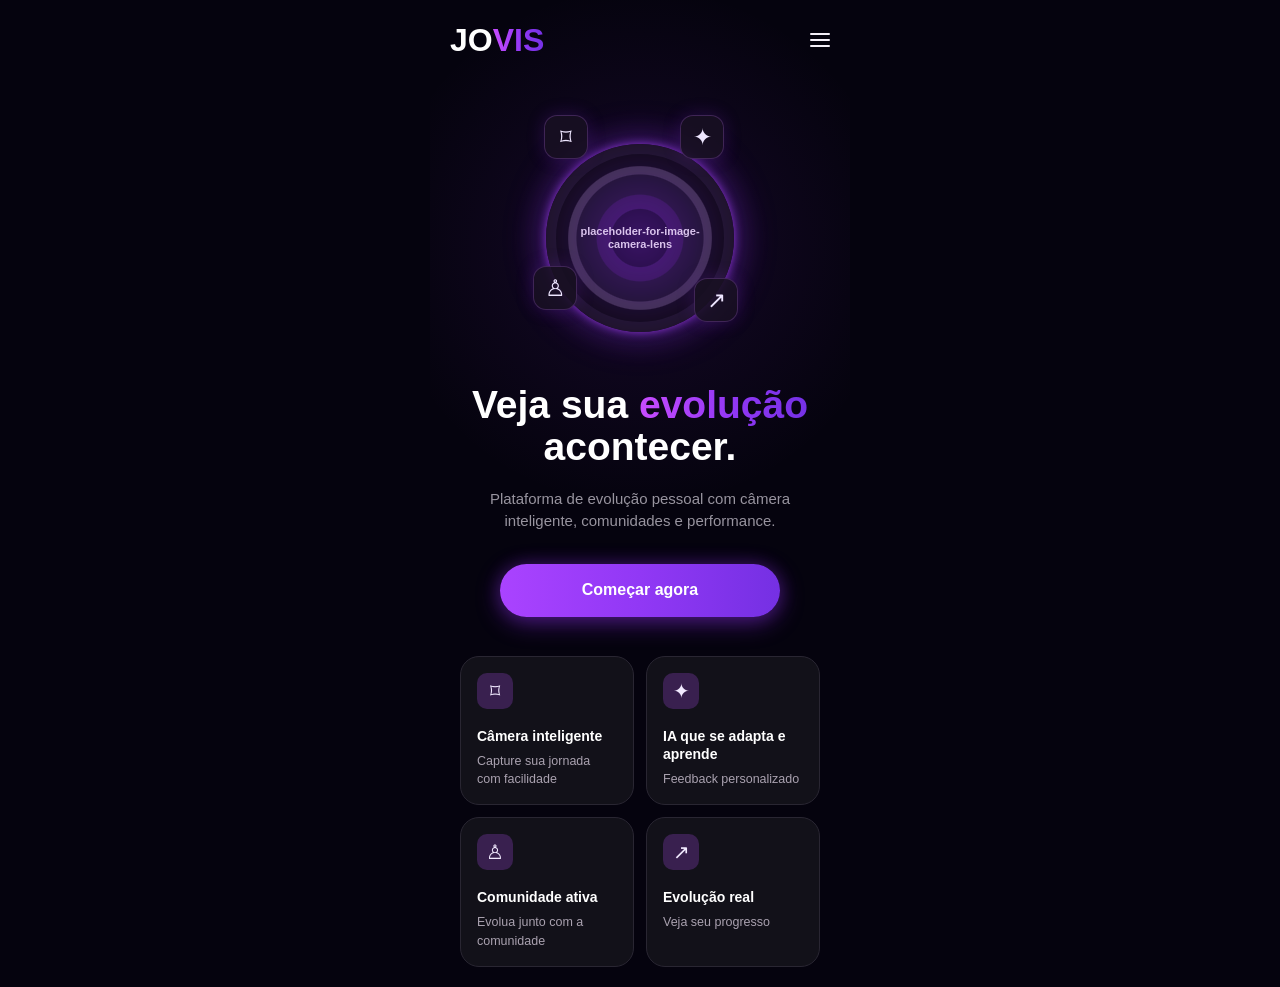
==== index.html @ 4840c4d4 "initial commit" ====
<!doctype html>
<html lang="pt-BR">
<head>
  <meta charset="utf-8">
  <meta name="viewport" content="width=device-width, initial-scale=1">
  <title>JOVIS</title>
  <link rel="stylesheet" href="styles.css">
</head>
<body class="landing-body">
  <div class="landing-page">
    <header class="landing-header">
      <a class="logo logo-large" href="index.html"><span>JO</span><span class="gradient-text">VIS</span></a>
      <a class="hamburger" href="dashboard.html" aria-label="Abrir app"><span></span><span></span><span></span></a>
    </header>

    <main>
      <section class="hero-visual" aria-label="JOVIS AI camera">
        <div class="float-icon float-top-left">⌑</div>
        <div class="float-icon float-top-right">✦</div>
        <div class="lens-placeholder">placeholder-for-image-camera-lens</div>
        <div class="float-icon float-bottom-left">♙</div>
        <div class="float-icon float-bottom-right">↗</div>
      </section>

      <section class="hero-copy">
        <h1>Veja sua <span class="gradient-text">evolução</span><br>acontecer.</h1>
        <p>Plataforma de evolução pessoal com câmera inteligente, comunidades e performance.</p>
        <a class="primary-cta" href="dashboard.html">Começar agora</a>
      </section>

      <section class="feature-grid" aria-label="Recursos">
        <article class="feature-card">
          <div class="icon-box">⌑</div>
          <h2>Câmera inteligente</h2>
          <p>Capture sua jornada com facilidade</p>
        </article>
        <article class="feature-card">
          <div class="icon-box">✦</div>
          <h2>IA que se adapta e aprende</h2>
          <p>Feedback personalizado</p>
        </article>
        <article class="feature-card">
          <div class="icon-box">♙</div>
          <h2>Comunidade ativa</h2>
          <p>Evolua junto com a comunidade</p>
        </article>
        <article class="feature-card">
          <div class="icon-box">↗</div>
          <h2>Evolução real</h2>
          <p>Veja seu progresso</p>
        </article>
      </section>
    </main>
  </div>
</body>
</html>
---- styles.css ----
* {
  box-sizing: border-box;
}

:root {
  --bg: #090510;
  --landing-bg: #05030e;
  --surface: #17131d;
  --surface-2: #1a1324;
  --surface-dark: #120f18;
  --border: #34263f;
  --border-soft: #292330;
  --text: #fff;
  --muted: #aaa2b0;
  --faint: #81798a;
  --purple: #a93cff;
  --purple-light: #c663ff;
  --purple-dark: #7628d5;
  --green: #20d68a;
  --blue: #2d9cf6;
}

html {
  background: var(--bg);
}

body {
  margin: 0;
  min-height: 100vh;
  color: var(--text);
  background: var(--bg);
  font-family: Inter, "SF Pro Display", "SF Pro Text", Arial, sans-serif;
}

a {
  color: inherit;
  text-decoration: none;
}

button,
textarea {
  font: inherit;
}

button {
  color: inherit;
  cursor: pointer;
}

.gradient-text {
  background: linear-gradient(90deg, #c84cff, #9137f4 55%, #7531e5);
  background-clip: text;
  -webkit-background-clip: text;
  color: transparent;
}

.logo {
  display: inline-block;
  font-weight: 900;
  line-height: 1;
  letter-spacing: 0;
}

.logo-large {
  font-size: 32px;
}

.logo-medium {
  font-size: 20px;
}

.logo-small {
  font-size: 12px;
}

.landing-body {
  background: var(--landing-bg);
}

.landing-page {
  width: 100%;
  max-width: 420px;
  min-height: 100vh;
  margin: 0 auto;
  overflow: hidden;
  background:
    radial-gradient(circle at 50% 25%, rgba(141, 48, 230, .12), transparent 34%),
    var(--landing-bg);
}

.landing-header {
  display: flex;
  align-items: center;
  justify-content: space-between;
  padding: 24px 20px 0;
}

.hamburger {
  display: grid;
  gap: 4px;
  width: 20px;
}

.hamburger span {
  height: 2px;
  border-radius: 999px;
  background: #f4f0f8;
}

.hero-visual {
  position: relative;
  height: 286px;
  margin-top: 34px;
}

.lens-placeholder {
  position: absolute;
  left: 50%;
  top: 54px;
  display: grid;
  place-items: center;
  width: 188px;
  height: 188px;
  padding: 20px;
  transform: translateX(-50%);
  border: 10px solid #17121e;
  border-radius: 50%;
  background:
    radial-gradient(circle, #08050d 0 24%, #28133c 25% 36%, #111018 37% 53%, #383140 54% 60%, #08070b 61% 100%);
  box-shadow:
    0 0 10px rgba(174, 69, 255, .75),
    0 0 42px rgba(145, 50, 245, .38);
  color: #d9c3ec;
  font-size: 11px;
  font-weight: 800;
  line-height: 1.15;
  text-align: center;
}

.lens-placeholder::before {
  content: "";
  position: absolute;
  inset: -36px;
  z-index: -1;
  border-radius: 50%;
  background: radial-gradient(circle, rgba(143, 45, 255, .38), rgba(143, 45, 255, .08) 54%, transparent 72%);
  filter: blur(8px);
}

.float-icon {
  position: absolute;
  z-index: 2;
  display: grid;
  place-items: center;
  width: 44px;
  height: 44px;
  border: 1px solid rgba(155, 90, 205, .3);
  border-radius: 13px;
  background: rgba(25, 17, 35, .88);
  box-shadow: 0 0 18px rgba(120, 38, 210, .24);
  color: #eee6ff;
  font-size: 23px;
}

.float-top-left { left: 114px; top: 25px; }
.float-top-right { right: 126px; top: 25px; }
.float-bottom-left { left: 103px; top: 176px; }
.float-bottom-right { right: 112px; top: 188px; }

.hero-copy {
  text-align: center;
}

.hero-copy h1 {
  margin: 8px auto 0;
  max-width: 360px;
  font-size: 39px;
  font-weight: 900;
  line-height: 1.08;
  letter-spacing: 0;
}

.hero-copy p {
  max-width: 320px;
  margin: 20px auto 0;
  color: #98949f;
  font-size: 15px;
  line-height: 1.45;
}

.primary-cta {
  display: grid;
  place-items: center;
  width: min(280px, calc(100% - 70px));
  height: 53px;
  margin: 32px auto 0;
  border-radius: 27px;
  background: linear-gradient(90deg, #aa43ff, #9138f5 50%, #7530e3);
  box-shadow: 0 6px 24px rgba(145, 48, 240, .42), 0 0 18px rgba(145, 48, 240, .22);
  font-weight: 800;
}

.feature-grid {
  display: grid;
  grid-template-columns: repeat(2, minmax(0, 1fr));
  gap: 12px;
  margin: 39px 30px 20px;
}

.feature-card {
  min-height: 140px;
  padding: 16px;
  border: 1px solid #292632;
  border-radius: 19px;
  background: #121119;
}

.icon-box,
.tile {
  display: grid;
  place-items: center;
  width: 36px;
  height: 36px;
  border-radius: 10px;
  background: #39204f;
  color: #f2eaff;
  font-size: 20px;
}

.feature-card h2 {
  margin: 18px 0 7px;
  font-size: 14px;
  line-height: 1.3;
}

.feature-card p,
.dashboard p,
.result-content p,
.communities-page p {
  color: var(--muted);
  line-height: 1.45;
}

.feature-card p {
  margin: 0;
  font-size: 12.5px;
}

.app-shell {
  width: 100%;
  max-width: 430px;
  min-height: 100vh;
  margin: 0 auto;
  background: var(--bg);
  color: var(--text);
}

.top-header {
  display: flex;
  justify-content: space-between;
  align-items: flex-start;
  padding: 26px 14px 0;
}

.top-header h1 {
  margin: 20px 0 0;
  font-size: 22px;
  font-weight: 600;
}

.top-header p {
  margin: 8px 0 0;
  font-size: 13px;
}

.header-actions {
  display: flex;
  gap: 8px;
}

.round-button,
.avatar {
  display: grid;
  place-items: center;
  width: 32px;
  height: 32px;
  border: 1px solid var(--border);
  border-radius: 50%;
  background: #1b1228;
}

.avatar {
  border: 0;
  background: linear-gradient(135deg, #ad36ff, #7d2eea);
  font-size: 11px;
  font-weight: 800;
}

.dashboard,
.result-content,
.post-content,
.communities-content {
  padding: 28px 14px 76px;
}

.scan-card,
.stat-card,
.challenge-card,
.community-mini,
.feed-card,
.info-card,
.nutrition-score-card,
.product-summary-card,
.share-card,
.ranking-row,
.discovery-card {
  border: 1px solid var(--border);
  background: var(--surface);
}

.scan-card {
  display: flex;
  justify-content: space-between;
  min-height: 156px;
  padding: 22px;
  border-radius: 16px;
  background: #140f1c;
}

.scan-card h2 {
  margin: 0;
  font-size: 24px;
  line-height: 1.2;
}

.scan-card p {
  max-width: 230px;
  margin: 18px 0 0;
  font-size: 13px;
}

.camera-action {
  display: grid;
  place-items: center;
  flex: 0 0 56px;
  width: 56px;
  height: 56px;
  border-radius: 50%;
  background: linear-gradient(135deg, #b13dff, #7c2ee5);
  font-size: 28px;
}

.stats-grid,
.community-mini-grid,
.suggestion-grid,
.challenge-grid {
  display: grid;
  gap: 10px;
}

.stats-grid {
  grid-template-columns: 1fr 1fr;
  margin-top: 20px;
}

.stat-card {
  min-height: 132px;
  padding: 16px;
  border-radius: 12px;
}

.center {
  display: grid;
  justify-items: center;
  align-content: center;
}

.progress-ring {
  display: grid;
  place-items: center;
  width: 72px;
  height: 72px;
  border-radius: 50%;
  background: conic-gradient(#b144f5 0deg 356deg, #3a2648 356deg 360deg);
}

.progress-ring::before {
  content: "";
  position: absolute;
}

.progress-ring span {
  display: grid;
  place-items: center;
  width: 56px;
  height: 56px;
  border-radius: 50%;
  background: var(--surface);
  font-size: 18px;
  font-weight: 900;
}

.stat-card p {
  margin: 11px 0 0;
  font-size: 12px;
}

.score-number {
  font-size: 24px;
  font-weight: 900;
}

.score-denominator {
  color: var(--muted);
  font-size: 11px;
}

.mini-bars {
  display: flex;
  align-items: end;
  gap: 4px;
  height: 26px;
  margin: 10px 0 2px;
}

.mini-bars span {
  width: 5px;
  border-radius: 999px;
  background: linear-gradient(#c84cff, #7628d5);
}

.mini-bars span:nth-child(1) { height: 11px; }
.mini-bars span:nth-child(2) { height: 18px; }
.mini-bars span:nth-child(3) { height: 23px; }
.mini-bars span:nth-child(4) { height: 16px; }
.mini-bars span:nth-child(5) { height: 26px; }
.mini-bars span:nth-child(6) { height: 19px; }
.mini-bars span:nth-child(7) { height: 13px; }

.challenge-card {
  margin-top: 16px;
  padding: 18px;
  border-radius: 12px;
}

.eyebrow {
  margin: 0 0 8px;
  color: var(--purple-light) !important;
  font-size: 12px;
}

.challenge-card h2 {
  margin: 0 0 8px;
  font-size: 17px;
}

.challenge-card p {
  margin: 0 0 14px;
  font-size: 12px;
}

.progress-track,
.score-track {
  height: 7px;
  overflow: hidden;
  border-radius: 999px;
  background: #393142;
}

.progress-track span,
.score-track span {
  display: block;
  height: 100%;
  border-radius: inherit;
  background: linear-gradient(90deg, #20d991, #4dcbce 35%, #8b39f3 70%, #b62cff);
}

.section-title {
  margin: 22px 0 12px;
  font-size: 16px;
  font-weight: 800;
}

.community-mini-grid,
.suggestion-grid,
.challenge-grid {
  grid-template-columns: repeat(3, minmax(0, 1fr));
}

.community-mini {
  min-height: 96px;
  padding: 12px;
  border-radius: 10px;
}

.community-mini strong,
.community-mini small {
  display: block;
}

.community-mini strong {
  margin-top: 12px;
  font-size: 12px;
}

.community-mini small,
.feed-card small,
.ranking-row small,
.discovery-card small {
  color: var(--muted);
  font-size: 11px;
}

.tile {
  width: 32px;
  height: 32px;
  font-size: 17px;
  border-radius: 50%;
}

.tile.green { background: #063e2c; color: #20d68a; }
.tile.blue { background: #15375c; color: #2d9cf6; }

.feed-card {
  border-radius: 10px;
}

.compact-feed {
  display: grid;
  grid-template-columns: 34px 1fr;
  gap: 10px;
  padding: 13px;
  margin-top: 8px;
}

.feed-avatar {
  display: grid;
  place-items: center;
  width: 30px;
  height: 30px;
  border-radius: 50%;
  font-size: 10px;
  font-weight: 800;
}

.red { background: #ff5969; }
.cyan { background: #2498ed; }
.violet-blue { background: #6672f5; }
.magenta { background: linear-gradient(135deg, #d94dea, #bf32cd); }

.feed-head {
  display: flex;
  justify-content: space-between;
}

.feed-card p {
  margin: 7px 0;
  color: #f0edf2;
  font-size: 12px;
}

.reaction,
.award,
.violet {
  color: var(--purple-light);
}

.bottom-navigation {
  position: fixed;
  left: 50%;
  bottom: 0;
  z-index: 20;
  display: grid;
  grid-template-columns: repeat(4, 1fr);
  width: min(100%, 430px);
  height: 58px;
  transform: translateX(-50%);
  border-top: 1px solid #211b28;
  background: #08050d;
}

.bottom-navigation a {
  display: grid;
  place-items: center;
  align-content: center;
  gap: 3px;
  color: #788396;
  font-size: 11px;
}

.bottom-navigation span {
  font-size: 18px;
}

.bottom-navigation .active {
  color: #c15bff;
}

.camera-page {
  overflow: hidden;
}

.camera-header {
  padding-top: 38px;
  text-align: center;
}

.camera-header h1 {
  margin: 9px 0 0;
  font-size: 16px;
}

.camera-preview {
  position: relative;
  width: calc(100% - 54px);
  max-width: 340px;
  aspect-ratio: 217 / 319;
  margin: 17px auto 0;
  overflow: hidden;
  border-radius: 21px;
  background: linear-gradient(180deg, #101622, #080d15 45%, #02060c);
}

.scan-pill {
  position: absolute;
  left: 50%;
  top: 16px;
  z-index: 2;
  transform: translateX(-50%);
  padding: 7px 13px;
  border: 1px solid #29252f;
  border-radius: 999px;
  background: #08090c;
  font-size: 11px;
}

.grid-line {
  position: absolute;
  background: rgba(110, 125, 145, .12);
}

.grid-line.v {
  top: 0;
  bottom: 0;
  width: 1px;
}

.grid-line.v.one { left: 33.33%; }
.grid-line.v.two { left: 66.66%; }

.grid-line.h {
  left: 0;
  right: 0;
  height: 1px;
}

.grid-line.h.one { top: 33.33%; }
.grid-line.h.two { top: 66.66%; }

.scan-target {
  position: absolute;
  left: 50%;
  top: 32%;
  display: grid;
  place-items: center;
  width: 70%;
  aspect-ratio: 152 / 114;
  transform: translateX(-50%);
  border: 1.5px solid #b848ff;
  border-radius: 13px;
  background: rgba(84, 18, 129, .28);
  box-shadow: 0 0 6px rgba(185, 65, 255, .95), 0 0 14px rgba(172, 48, 255, .55), inset 0 0 12px rgba(116, 27, 171, .16);
}

.corner {
  position: absolute;
  width: 24px;
  height: 24px;
  border-color: #cb69ff;
}

.tl { left: -2px; top: -2px; border-left: 3px solid #cb69ff; border-top: 3px solid #cb69ff; border-radius: 10px 0 0; }
.tr { right: -2px; top: -2px; border-right: 3px solid #cb69ff; border-top: 3px solid #cb69ff; border-radius: 0 10px 0 0; }
.bl { left: -2px; bottom: -2px; border-left: 3px solid #cb69ff; border-bottom: 3px solid #cb69ff; border-radius: 0 0 0 10px; }
.br { right: -2px; bottom: -2px; border-right: 3px solid #cb69ff; border-bottom: 3px solid #cb69ff; border-radius: 0 0 10px; }

.focus-icon {
  position: relative;
  width: 30px;
  height: 30px;
  margin-top: 5px;
}

.focus-icon span {
  position: absolute;
  width: 11px;
  height: 11px;
  border-color: #d683ff;
}

.focus-icon span:nth-child(1) { left: 0; top: 0; border-left: 2px solid #d683ff; border-top: 2px solid #d683ff; }
.focus-icon span:nth-child(2) { right: 0; top: 0; border-right: 2px solid #d683ff; border-top: 2px solid #d683ff; }
.focus-icon span:nth-child(3) { left: 0; bottom: 0; border-left: 2px solid #d683ff; border-bottom: 2px solid #d683ff; }
.focus-icon span:nth-child(4) { right: 0; bottom: 0; border-right: 2px solid #d683ff; border-bottom: 2px solid #d683ff; }

.scan-target p {
  position: absolute;
  top: 48%;
  margin: 0;
  color: white;
  font-size: 12px;
  font-weight: 700;
  line-height: 1.35;
  text-align: center;
}

.capture-controls {
  display: grid;
  grid-template-columns: 1fr auto 1fr;
  align-items: center;
  width: 76%;
  margin: 64px auto 0;
}

.capture-side {
  display: grid;
  place-items: center;
  justify-self: center;
  width: 40px;
  height: 40px;
  border: 1px solid #4e4a54;
  border-radius: 50%;
  background: #1b1a21;
}

.shutter {
  display: block;
  width: 58px;
  height: 58px;
  padding: 6px;
  border-radius: 50%;
  background: #fff;
}

.shutter::before {
  content: "";
  display: block;
  width: 100%;
  height: 100%;
  border: 2px solid #e4e4e4;
  border-radius: 50%;
  background: #fafafa;
}

.result-header {
  padding-top: 14px;
  text-align: center;
}

.result-header h1 {
  margin: 0;
  font-size: 24px;
}

.result-header p {
  margin: 8px 0 0;
  color: var(--faint);
  font-size: 11px;
}

.result-content {
  padding-top: 18px;
}

.product-summary-card,
.info-card,
.nutrition-score-card,
.recommendation-card,
.share-card {
  padding: 14px;
  border-radius: 16px;
}

.product-top {
  display: grid;
  grid-template-columns: 96px 1fr 28px;
  gap: 12px;
  align-items: start;
}

.product-thumb {
  display: grid;
  place-items: center;
  height: 90px;
  padding: 10px;
  border: 1px solid #2c3350;
  border-radius: 12px;
  background: #0d111c;
  color: #bfbed5;
  font-size: 10px;
  font-weight: 800;
  line-height: 1.1;
  text-align: center;
}

.product-info h2 {
  margin: 2px 0 8px;
  font-size: 16px;
}

.product-info p {
  margin: 0 0 14px;
  font-size: 12px;
}

.share-button {
  width: 28px;
  height: 28px;
  border: 1px solid #403649;
  border-radius: 50%;
  background: #201a27;
}

.badge-row,
.tag-row {
  display: flex;
  gap: 6px;
  flex-wrap: wrap;
}

.score-badge,
.benefit-badge,
.tag-row span {
  display: inline-grid;
  place-items: center;
  min-height: 24px;
  padding: 0 10px;
  border-radius: 999px;
  font-size: 11px;
  font-weight: 800;
}

.score-badge {
  background: linear-gradient(90deg, #bd21ff, #8c22ef);
}

.benefit-badge {
  border: 1px solid #0e8a4a;
  background: #074d2b;
  color: #10df71;
}

.divider {
  height: 1px;
  margin: 14px 0;
  background: #2a2330;
}

.metrics {
  display: grid;
  grid-template-columns: 1fr 1fr;
  gap: 8px 18px;
}

.metrics div {
  display: flex;
  justify-content: space-between;
  gap: 8px;
  color: var(--muted);
  font-size: 11px;
}

.metrics strong {
  color: white;
}

.tag-row {
  margin: 16px 0;
}

.tag-row span {
  border: 1px solid #3a3042;
  background: #15111d;
  font-weight: 500;
}

.info-card h2,
.recommendation-card h2,
.share-card h2 {
  margin: 0 0 12px;
  font-size: 15px;
}

.insights {
  display: grid;
  gap: 12px;
  margin: 0;
  padding: 0;
  list-style: none;
  font-size: 12px;
}

.insights li::before {
  content: "▸";
  margin-right: 8px;
  color: #ffd335;
}

.nutrition-score-card {
  margin-top: 16px;
}

.nutrition-score-card > div:first-child {
  display: flex;
  justify-content: space-between;
  margin-bottom: 14px;
}

.score-track span {
  width: 92%;
  background: linear-gradient(90deg, #05d96c, #16cc8b 35%, #32b7b2 58%, #7c56df 80%, #ad47ff);
}

.recommendation-card,
.privacy-note {
  margin-top: 16px;
  border: 1px solid #64257e;
  border-radius: 15px;
  background: #1a0d20;
}

.recommendation-card {
  padding: 14px;
}

.recommendation-card p {
  margin: 0;
  color: #f1edf3;
  font-size: 12px;
}

.secondary-button,
.scan-again-button {
  display: grid;
  place-items: center;
  width: 100%;
  height: 44px;
  margin-top: 14px;
  border-radius: 10px;
  font-size: 13px;
  font-weight: 800;
}

.secondary-button {
  border: 1px solid var(--border);
  background: var(--surface);
}

.scan-again-button {
  border: 0;
  background: linear-gradient(90deg, #bf17ff, #9f14f2 50%, #8511e4);
  box-shadow: 0 5px 16px rgba(170, 31, 255, .45), 0 0 12px rgba(170, 31, 255, .25);
}

.post-header {
  display: grid;
  grid-template-columns: 34px 1fr auto;
  align-items: center;
  gap: 8px;
  padding: 20px 18px 0;
}

.post-header h1 {
  margin: 0;
  text-align: center;
  font-size: 18px;
}

.post-header button {
  height: 28px;
  padding: 0 15px;
  border: 0;
  border-radius: 999px;
  background: linear-gradient(90deg, #bd5cff, #9b47f2);
  font-size: 12px;
  font-weight: 800;
}

.close-button {
  display: grid;
  place-items: center;
  width: 28px;
  height: 28px;
  border: 1px solid #3a333f;
  border-radius: 50%;
  background: #15121a;
  font-size: 20px;
}

.post-content {
  padding: 10px 18px 76px;
}

.photo-upload-area {
  display: flex;
  flex-direction: column;
  align-items: center;
  justify-content: center;
  min-height: 290px;
  border: 1px dashed #5c5165;
  border-radius: 15px;
  background: #121019;
}

.upload-icon,
.suggestion-grid span {
  display: grid;
  place-items: center;
  width: 46px;
  height: 46px;
  border: 1px solid #65407a;
  border-radius: 10px;
  background: #412353;
  color: #d8a3ff;
  font-size: 24px;
}

.photo-upload-area h2 {
  margin: 16px 0 6px;
  font-size: 15px;
}

.photo-upload-area p,
.counter {
  margin: 0;
  color: var(--muted);
  font-size: 11px;
}

.suggestion-grid button {
  display: grid;
  justify-items: center;
  gap: 9px;
  min-height: 76px;
  padding: 10px 6px;
  border: 1px solid #33293b;
  border-radius: 10px;
  background: #15111b;
  font-size: 11px;
  font-weight: 700;
}

.suggestion-grid span {
  width: 30px;
  height: 30px;
  font-size: 16px;
}

textarea {
  display: block;
  width: 100%;
  height: 96px;
  padding: 14px;
  resize: none;
  border: 1px solid #342b3c;
  border-radius: 16px;
  outline: 0;
  background: #15111b;
  color: white;
}

textarea::placeholder {
  color: #7e7786;
}

.counter {
  margin-top: 10px;
}

.share-card {
  margin-top: 18px;
}

.share-option {
  display: flex;
  align-items: center;
  gap: 9px;
  height: 34px;
  margin-top: 7px;
  padding: 0 10px;
  border: 1px solid #3a343f;
  border-radius: 8px;
  background: #201c25;
  font-size: 13px;
  font-weight: 700;
}

.share-option.selected {
  border-color: #75439b;
  background: #2d1941;
}

.share-option span {
  display: grid;
  place-items: center;
  width: 16px;
  height: 16px;
  border: 1.5px solid #788496;
  border-radius: 50%;
  color: white;
  font-size: 10px;
}

.share-option.selected span {
  border-color: transparent;
  background: #9e55ec;
}

.privacy-note {
  padding: 13px;
  color: #f1eaf4;
  font-size: 11px;
  line-height: 1.45;
}

.communities-page {
  background: #08050e;
}

.communities-header {
  display: flex;
  justify-content: space-between;
  padding: 8px 14px 12px;
  border-bottom: 1px solid #211a27;
}

.communities-header h1 {
  margin: 0;
  font-size: 26px;
}

.communities-header p {
  margin: 6px 0 0;
  color: var(--faint);
  font-size: 11px;
}

.communities-header button {
  display: grid;
  place-items: center;
  width: 30px;
  height: 30px;
  border: 1px solid #3a303f;
  border-radius: 50%;
  background: #17131d;
}

.communities-content {
  padding-top: 18px;
  padding-bottom: 24px;
}

.communities-content .section-title {
  margin-top: 18px;
}

.challenge-grid {
  grid-template-columns: repeat(2, minmax(0, 1fr));
  gap: 8px;
}

.featured-challenge {
  overflow: hidden;
  border: 1px solid #35263f;
  border-radius: 13px;
  background: #17131d;
}

.featured-challenge > div {
  height: 72px;
  padding: 10px;
  background: linear-gradient(135deg, #9f20f4, #e322c5);
}

.featured-challenge:nth-child(2) > div {
  background: linear-gradient(135deg, #8d1dec, #dc1dba);
}

.featured-challenge span {
  float: right;
  padding: 5px 8px;
  border-radius: 999px;
  background: rgba(54, 12, 77, .85);
  font-size: 10px;
  font-weight: 900;
}

.featured-challenge section {
  padding: 10px;
}

.featured-challenge h3 {
  margin: 0 0 7px;
  font-size: 13px;
}

.featured-challenge p {
  margin: 0;
  font-size: 10px;
}

.ranking-row {
  display: grid;
  grid-template-columns: 28px 34px 1fr auto;
  gap: 10px;
  align-items: center;
  min-height: 52px;
  margin-top: 7px;
  padding: 9px;
  border-radius: 11px;
}

.rank {
  display: grid;
  place-items: center;
  width: 26px;
  height: 26px;
  border-radius: 50%;
  font-size: 10px;
  font-weight: 900;
}

.rank.first { background: #ff8b00; }
.rank.second { background: #7c8493; }
.rank.third { background: #e45a00; }

.ranking-row .avatar {
  width: 30px;
  height: 30px;
  font-size: 10px;
}

.ranking-row strong,
.ranking-row small {
  display: block;
}

.social {
  display: grid;
  grid-template-columns: 34px 1fr;
  gap: 10px;
  margin-top: 8px;
  padding: 12px;
}

.social strong,
.social small {
  display: block;
}

.social p {
  margin: 8px 0;
  color: white;
  font-size: 12px;
}

.discovery-card {
  display: grid;
  grid-template-columns: auto 1fr auto;
  gap: 10px;
  align-items: center;
  margin-top: 8px;
  padding: 10px;
  border-radius: 11px;
}

.discovery-icon {
  display: grid;
  place-items: center;
  width: 42px;
  height: 42px;
  border: 1px solid #6a287c;
  border-radius: 9px;
  background: #3b1747;
}

.discovery-card strong,
.discovery-card small {
  display: block;
}

.discovery-card p {
  margin: 4px 0;
  font-size: 11px;
}

.discovery-card button {
  height: 26px;
  padding: 0 14px;
  border: 0;
  border-radius: 999px;
  background: linear-gradient(90deg, #a842f6, #8a37e8);
  font-size: 11px;
  font-weight: 900;
}

@media (max-width: 340px) {
  .hero-copy h1 {
    font-size: 34px;
  }

  .product-top {
    grid-template-columns: 80px 1fr 28px;
  }

  .bottom-navigation {
    height: 52px;
  }

  .bottom-navigation a {
    font-size: 10px;
  }
}
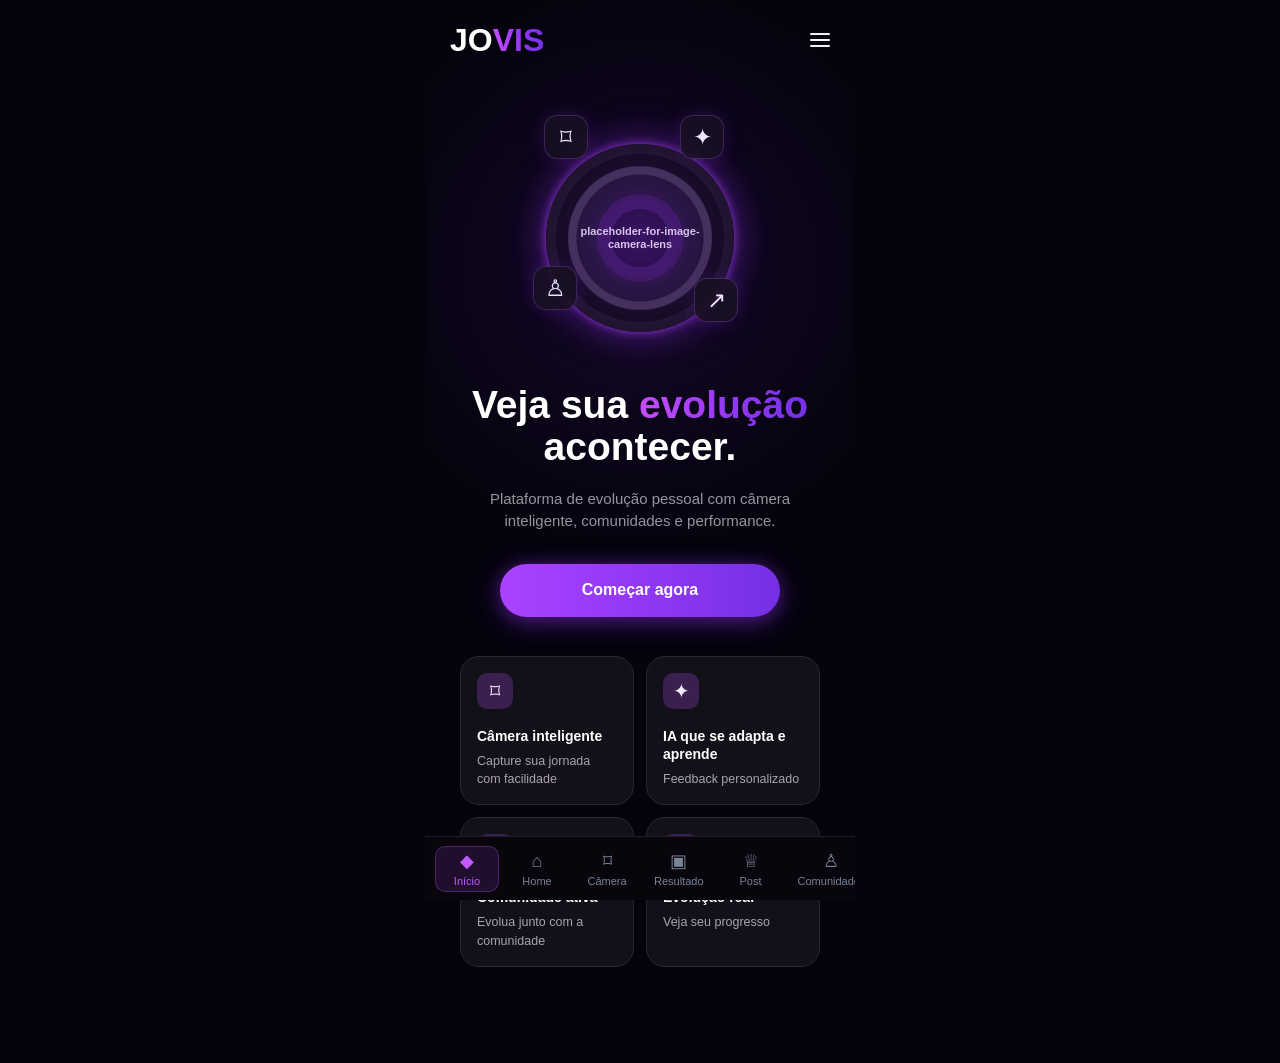
==== commit 8f5e8335: "feat/added gallery" ====
--- a/index.html
+++ b/index.html
@@ -51,6 +51,16 @@
         </article>
       </section>
     </main>
+
+    <nav class="bottom-navigation">
+      <a class="active" href="index.html"><span>◆</span>Início</a>
+      <a href="dashboard.html"><span>⌂</span>Home</a>
+      <a href="camera-scan.html"><span>⌑</span>Câmera</a>
+      <a href="nutritional-result.html"><span>▣</span>Resultado</a>
+      <a href="create-post.html"><span>♕</span>Post</a>
+      <a href="communities.html"><span>♙</span>Comunidades</a>
+      <a href="gallery.html"><span>▧</span>Gallery</a>
+    </nav>
   </div>
 </body>
 </html>
--- a/styles.css
+++ b/styles.css
@@ -82,6 +82,7 @@
   max-width: 420px;
   min-height: 100vh;
   margin: 0 auto;
+  padding-bottom: 76px;
   overflow: hidden;
   background:
     radial-gradient(circle at 50% 25%, rgba(141, 48, 230, .12), transparent 34%),
@@ -570,20 +571,34 @@
   left: 50%;
   bottom: 0;
   z-index: 20;
-  display: grid;
-  grid-template-columns: repeat(4, 1fr);
+  display: flex;
+  align-items: center;
+  gap: 6px;
   width: min(100%, 430px);
-  height: 58px;
+  height: 64px;
+  padding: 8px 10px;
   transform: translateX(-50%);
   border-top: 1px solid #211b28;
   background: #08050d;
+  overflow-x: auto;
+  scrollbar-width: none;
+}
+
+.bottom-navigation::-webkit-scrollbar {
+  display: none;
 }
 
 .bottom-navigation a {
+  flex: 0 0 auto;
   display: grid;
   place-items: center;
   align-content: center;
+  min-width: 64px;
+  height: 46px;
   gap: 3px;
+  padding: 4px 8px;
+  border: 1px solid transparent;
+  border-radius: 10px;
   color: #788396;
   font-size: 11px;
 }
@@ -593,6 +608,8 @@
 }
 
 .bottom-navigation .active {
+  border-color: rgba(193, 91, 255, .28);
+  background: rgba(82, 32, 116, .34);
   color: #c15bff;
 }
 
@@ -1157,7 +1174,7 @@
 
 .communities-content {
   padding-top: 18px;
-  padding-bottom: 24px;
+  padding-bottom: 86px;
 }
 
 .communities-content .section-title {
@@ -1304,6 +1321,48 @@
   font-weight: 900;
 }
 
+.gallery-page {
+  background:
+    radial-gradient(circle at 84% 0%, rgba(169, 60, 255, .16), transparent 28%),
+    #08050e;
+}
+
+.gallery-header {
+  padding: 24px 18px 0;
+}
+
+.gallery-header h1 {
+  margin: 18px 0 0;
+  font-size: 30px;
+  line-height: 1;
+}
+
+.gallery-header p {
+  margin: 8px 0 0;
+  color: var(--muted);
+  font-size: 13px;
+}
+
+.gallery-content {
+  padding: 24px 14px 86px;
+}
+
+.gallery-grid {
+  display: grid;
+  grid-template-columns: repeat(3, minmax(0, 1fr));
+  gap: 8px;
+}
+
+.gallery-grid img {
+  display: block;
+  width: 100%;
+  aspect-ratio: 1 / 1;
+  object-fit: cover;
+  border: 1px solid #34293d;
+  border-radius: 8px;
+  background: #15111b;
+}
+
 @media (max-width: 340px) {
   .hero-copy h1 {
     font-size: 34px;
@@ -1313,11 +1372,8 @@
     grid-template-columns: 80px 1fr 28px;
   }
 
-  .bottom-navigation {
-    height: 52px;
-  }
-
   .bottom-navigation a {
     font-size: 10px;
+    min-width: 58px;
   }
 }
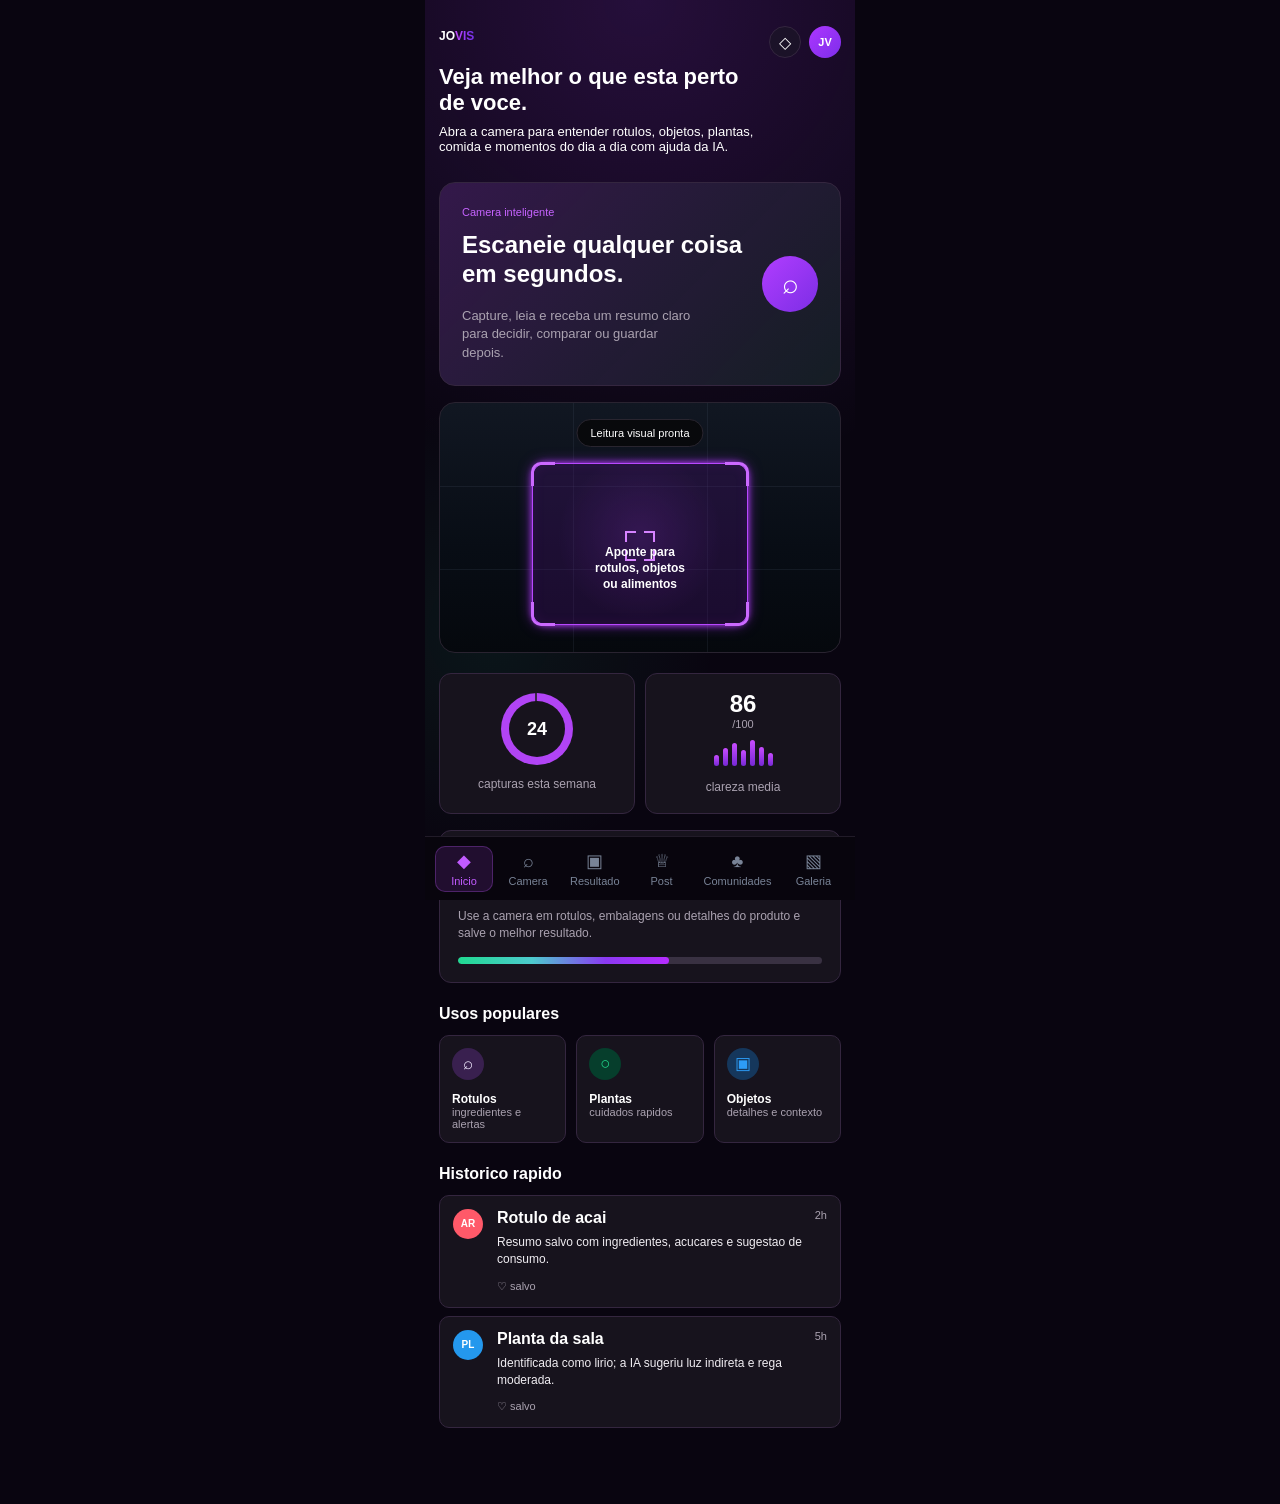
==== commit 67ae01b5: "feat/added share option at hover on gallery" ====
--- a/index.html
+++ b/index.html
@@ -6,60 +6,90 @@
   <title>JOVIS</title>
   <link rel="stylesheet" href="styles.css">
 </head>
-<body class="landing-body">
-  <div class="landing-page">
-    <header class="landing-header">
-      <a class="logo logo-large" href="index.html"><span>JO</span><span class="gradient-text">VIS</span></a>
-      <a class="hamburger" href="dashboard.html" aria-label="Abrir app"><span></span><span></span><span></span></a>
+<body>
+  <div class="app-shell home-page">
+    <header class="top-header">
+      <div>
+        <a class="logo logo-small" href="index.html"><span>JO</span><span class="gradient-text">VIS</span></a>
+        <h1>Veja melhor o que esta perto de voce.</h1>
+        <p>Abra a camera para entender rotulos, objetos, plantas, comida e momentos do dia a dia com ajuda da IA.</p>
+      </div>
+      <div class="header-actions">
+        <button class="round-button" aria-label="Notificacoes">&#9671;</button>
+        <a class="avatar" href="#">JV</a>
+      </div>
     </header>
 
-    <main>
-      <section class="hero-visual" aria-label="JOVIS AI camera">
-        <div class="float-icon float-top-left">⌑</div>
-        <div class="float-icon float-top-right">✦</div>
-        <div class="lens-placeholder">placeholder-for-image-camera-lens</div>
-        <div class="float-icon float-bottom-left">♙</div>
-        <div class="float-icon float-bottom-right">↗</div>
+    <main class="dashboard">
+      <section class="scan-card home-hero-card">
+        <div>
+          <p class="eyebrow">Camera inteligente</p>
+          <h2>Escaneie qualquer coisa<br>em segundos.</h2>
+          <p>Capture, leia e receba um resumo claro para decidir, comparar ou guardar depois.</p>
+        </div>
+        <a class="camera-action" href="camera-scan.html" aria-label="Abrir camera">&#8981;</a>
       </section>
 
-      <section class="hero-copy">
-        <h1>Veja sua <span class="gradient-text">evolução</span><br>acontecer.</h1>
-        <p>Plataforma de evolução pessoal com câmera inteligente, comunidades e performance.</p>
-        <a class="primary-cta" href="dashboard.html">Começar agora</a>
+      <section class="home-camera-preview" aria-label="Previa da camera JOVIS">
+        <div class="scan-pill">Leitura visual pronta</div>
+        <span class="grid-line v one"></span><span class="grid-line v two"></span>
+        <span class="grid-line h one"></span><span class="grid-line h two"></span>
+        <div class="scan-target">
+          <span class="corner tl"></span><span class="corner tr"></span><span class="corner bl"></span><span class="corner br"></span>
+          <div class="focus-icon"><span></span><span></span><span></span><span></span></div>
+          <p>Aponte para<br>rotulos, objetos<br>ou alimentos</p>
+        </div>
       </section>
 
-      <section class="feature-grid" aria-label="Recursos">
-        <article class="feature-card">
-          <div class="icon-box">⌑</div>
-          <h2>Câmera inteligente</h2>
-          <p>Capture sua jornada com facilidade</p>
+      <section class="stats-grid">
+        <article class="stat-card center">
+          <div class="progress-ring"><span>24</span></div>
+          <p>capturas esta semana</p>
         </article>
-        <article class="feature-card">
-          <div class="icon-box">✦</div>
-          <h2>IA que se adapta e aprende</h2>
-          <p>Feedback personalizado</p>
+        <article class="stat-card center">
+          <div class="score-number">86</div>
+          <div class="score-denominator">/100</div>
+          <div class="mini-bars"><span></span><span></span><span></span><span></span><span></span><span></span><span></span></div>
+          <p>clareza media</p>
         </article>
-        <article class="feature-card">
-          <div class="icon-box">♙</div>
-          <h2>Comunidade ativa</h2>
-          <p>Evolua junto com a comunidade</p>
+      </section>
+
+      <section class="challenge-card">
+        <p class="eyebrow">Sugestao de hoje</p>
+        <h2>Compare duas opcoes antes de comprar</h2>
+        <p>Use a camera em rotulos, embalagens ou detalhes do produto e salve o melhor resultado.</p>
+        <div class="progress-track"><span style="width: 58%"></span></div>
+      </section>
+
+      <section>
+        <h2 class="section-title">Usos populares</h2>
+        <div class="community-mini-grid">
+          <a class="community-mini" href="camera-scan.html"><span class="tile purple">&#8981;</span><strong>Rotulos</strong><small>ingredientes e alertas</small></a>
+          <a class="community-mini" href="camera-scan.html"><span class="tile green">&#9675;</span><strong>Plantas</strong><small>cuidados rapidos</small></a>
+          <a class="community-mini" href="camera-scan.html"><span class="tile blue">&#9635;</span><strong>Objetos</strong><small>detalhes e contexto</small></a>
+        </div>
+      </section>
+
+      <section>
+        <h2 class="section-title">Historico rapido</h2>
+        <article class="feed-card compact-feed">
+          <span class="feed-avatar red">AR</span>
+          <div><div class="feed-head"><strong>Rotulo de acai</strong><small>2h</small></div><p>Resumo salvo com ingredientes, acucares e sugestao de consumo.</p><small class="reaction">&#9825; salvo</small></div>
         </article>
-        <article class="feature-card">
-          <div class="icon-box">↗</div>
-          <h2>Evolução real</h2>
-          <p>Veja seu progresso</p>
+        <article class="feed-card compact-feed">
+          <span class="feed-avatar cyan">PL</span>
+          <div><div class="feed-head"><strong>Planta da sala</strong><small>5h</small></div><p>Identificada como lirio; a IA sugeriu luz indireta e rega moderada.</p><small class="reaction">&#9825; salvo</small></div>
         </article>
       </section>
     </main>
 
     <nav class="bottom-navigation">
-      <a class="active" href="index.html"><span>◆</span>Início</a>
-      <a href="dashboard.html"><span>⌂</span>Home</a>
-      <a href="camera-scan.html"><span>⌑</span>Câmera</a>
-      <a href="nutritional-result.html"><span>▣</span>Resultado</a>
-      <a href="create-post.html"><span>♕</span>Post</a>
-      <a href="communities.html"><span>♙</span>Comunidades</a>
-      <a href="gallery.html"><span>▧</span>Gallery</a>
+      <a class="active" href="index.html"><span>&#9670;</span>Inicio</a>
+      <a href="camera-scan.html"><span>&#8981;</span>Camera</a>
+      <a href="nutritional-result.html"><span>&#9635;</span>Resultado</a>
+      <a href="create-post.html"><span>&#9813;</span>Post</a>
+      <a href="communities.html"><span>&#9827;</span>Comunidades</a>
+      <a href="gallery.html"><span>&#9639;</span>Galeria</a>
     </nav>
   </div>
 </body>
--- a/styles.css
+++ b/styles.css
@@ -256,6 +256,13 @@
   color: var(--text);
 }
 
+.home-page {
+  background:
+    radial-gradient(circle at 50% 0%, rgba(169, 60, 255, .18), transparent 32%),
+    radial-gradient(circle at 15% 42%, rgba(32, 214, 138, .08), transparent 24%),
+    var(--bg);
+}
+
 .top-header {
   display: flex;
   justify-content: space-between;
@@ -271,6 +278,7 @@
 
 .top-header p {
   margin: 8px 0 0;
+  max-width: 330px;
   font-size: 13px;
 }
 
@@ -322,16 +330,30 @@
 .scan-card {
   display: flex;
   justify-content: space-between;
+  gap: 16px;
   min-height: 156px;
   padding: 22px;
   border-radius: 16px;
   background: #140f1c;
 }
 
+.home-hero-card {
+  min-height: 184px;
+  align-items: center;
+  background:
+    linear-gradient(135deg, rgba(177, 61, 255, .2), rgba(32, 214, 138, .07)),
+    #140f1c;
+}
+
 .scan-card h2 {
   margin: 0;
   font-size: 24px;
   line-height: 1.2;
+}
+
+.scan-card .eyebrow {
+  margin: 0 0 10px;
+  font-size: 11px;
 }
 
 .scan-card p {
@@ -593,10 +615,10 @@
   display: grid;
   place-items: center;
   align-content: center;
-  min-width: 64px;
+  min-width: 58px;
   height: 46px;
   gap: 3px;
-  padding: 4px 8px;
+  padding: 4px 6px;
   border: 1px solid transparent;
   border-radius: 10px;
   color: #788396;
@@ -627,7 +649,8 @@
   font-size: 16px;
 }
 
-.camera-preview {
+.camera-preview,
+.home-camera-preview {
   position: relative;
   width: calc(100% - 54px);
   max-width: 340px;
@@ -636,6 +659,27 @@
   overflow: hidden;
   border-radius: 21px;
   background: linear-gradient(180deg, #101622, #080d15 45%, #02060c);
+}
+
+.home-camera-preview {
+  width: 100%;
+  max-width: none;
+  aspect-ratio: 16 / 10;
+  margin-top: 16px;
+  border: 1px solid #292330;
+  border-radius: 16px;
+  background:
+    radial-gradient(circle at 50% 54%, rgba(184, 72, 255, .18), transparent 34%),
+    linear-gradient(180deg, #111722, #080d15 58%, #05080d);
+}
+
+.home-camera-preview .scan-target {
+  top: 24%;
+  width: 54%;
+}
+
+.home-camera-preview .scan-target p {
+  top: 50%;
 }
 
 .scan-pill {
@@ -1353,14 +1397,79 @@
   gap: 8px;
 }
 
-.gallery-grid img {
-  display: block;
-  width: 100%;
+.gallery-item {
+  position: relative;
+  min-width: 0;
+  margin: 0;
+  overflow: hidden;
   aspect-ratio: 1 / 1;
-  object-fit: cover;
   border: 1px solid #34293d;
   border-radius: 8px;
   background: #15111b;
+}
+
+.gallery-item img {
+  display: block;
+  width: 100%;
+  height: 100%;
+  object-fit: cover;
+  transition: transform .22s ease, filter .22s ease;
+}
+
+.gallery-item::after {
+  content: "";
+  position: absolute;
+  inset: 0;
+  background: linear-gradient(180deg, transparent 34%, rgba(5, 3, 12, .72));
+  opacity: 0;
+  transition: opacity .22s ease;
+}
+
+.gallery-share {
+  position: absolute;
+  right: 7px;
+  bottom: 7px;
+  z-index: 2;
+  display: grid;
+  place-items: center;
+  width: 34px;
+  height: 34px;
+  border: 1px solid rgba(255, 255, 255, .2);
+  border-radius: 50%;
+  background: linear-gradient(135deg, #b13dff, #20d68a);
+  box-shadow: 0 8px 18px rgba(0, 0, 0, .34);
+  color: white;
+  font-size: 16px;
+  opacity: 0;
+  transform: translateY(10px) scale(.9);
+  transition: opacity .2s ease, transform .2s ease;
+}
+
+.gallery-item:hover img,
+.gallery-item:focus-within img,
+.gallery-item:active img {
+  transform: scale(1.06);
+  filter: brightness(.72) saturate(1.08);
+}
+
+.gallery-item:hover::after,
+.gallery-item:focus-within::after,
+.gallery-item:active::after,
+.gallery-item:hover .gallery-share,
+.gallery-item:focus-within .gallery-share,
+.gallery-item:active .gallery-share {
+  opacity: 1;
+}
+
+.gallery-item:hover .gallery-share,
+.gallery-item:focus-within .gallery-share,
+.gallery-item:active .gallery-share {
+  transform: translateY(0) scale(1);
+}
+
+.gallery-share:focus-visible {
+  outline: 2px solid #fff;
+  outline-offset: 2px;
 }
 
 @media (max-width: 340px) {
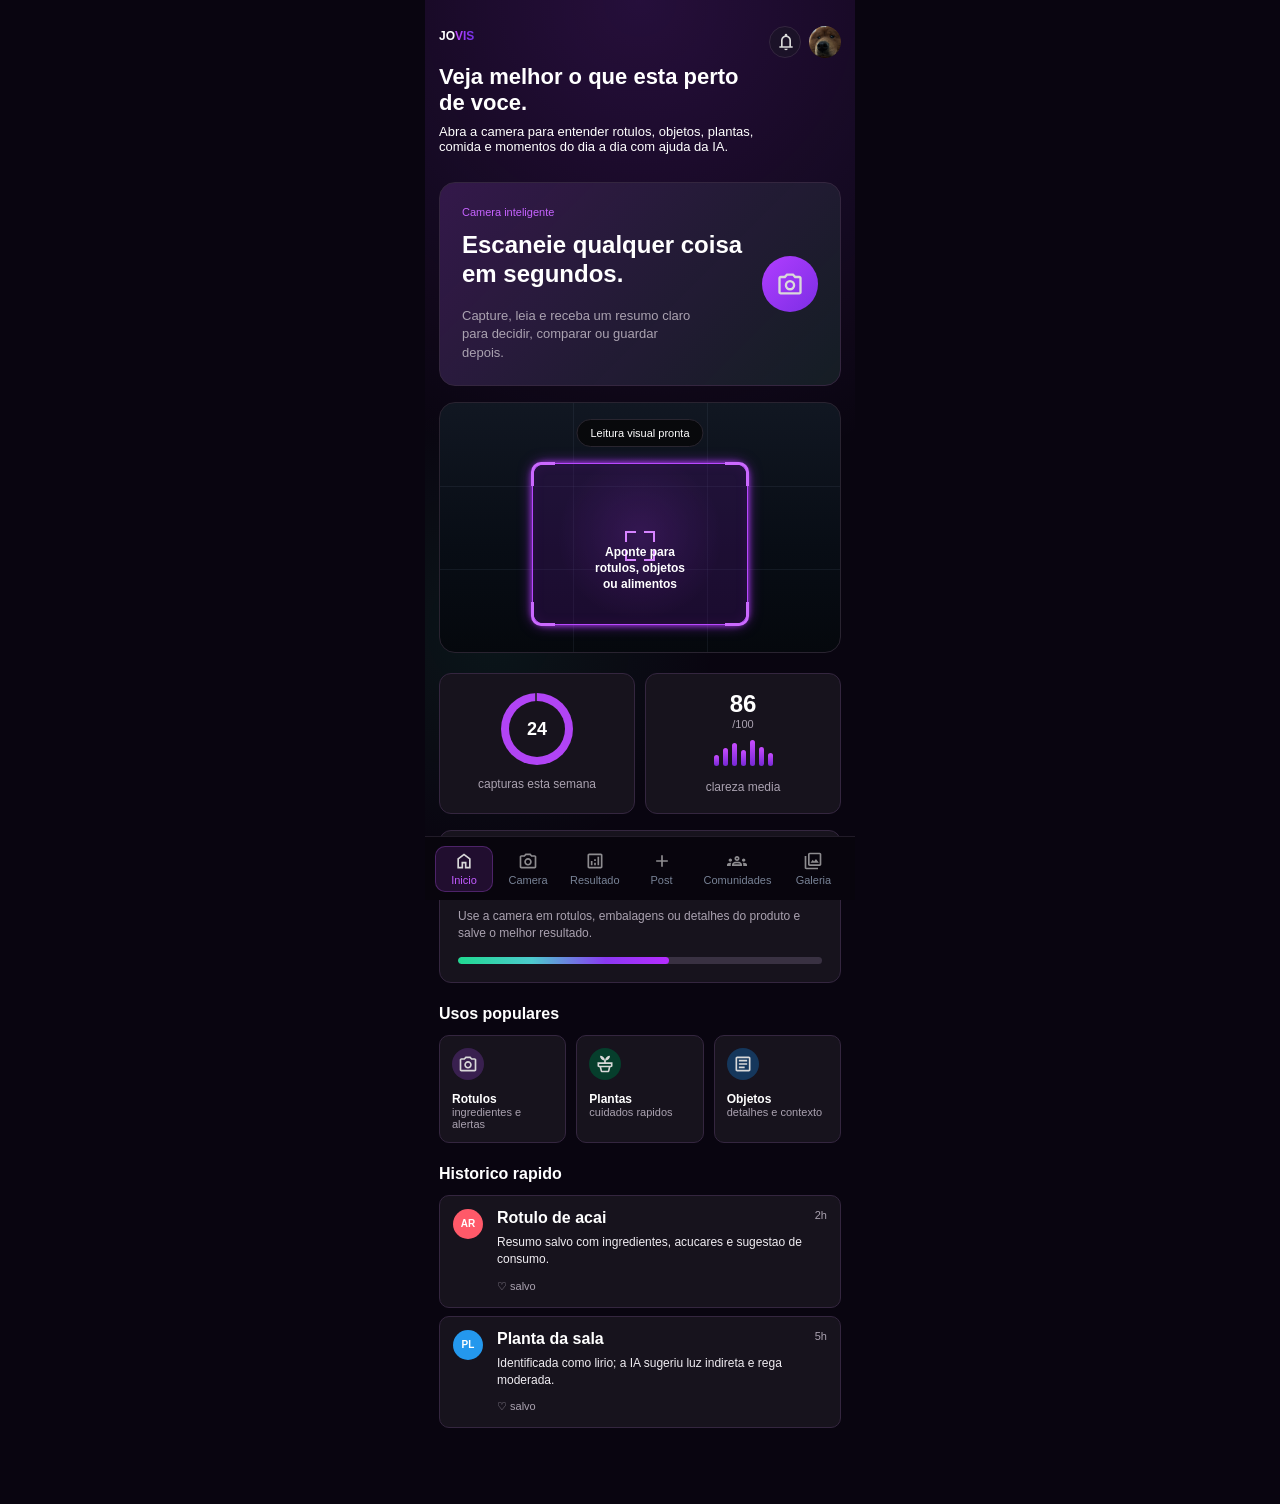
==== commit 464e4e4c: "feat/added new profile page" ====
--- a/index.html
+++ b/index.html
@@ -15,8 +15,8 @@
         <p>Abra a camera para entender rotulos, objetos, plantas, comida e momentos do dia a dia com ajuda da IA.</p>
       </div>
       <div class="header-actions">
-        <button class="round-button" aria-label="Notificacoes">&#9671;</button>
-        <a class="avatar" href="#">JV</a>
+        <button class="round-button" aria-label="Notificacoes"><img class="icon" src="src/icons/notifications.svg" alt="" aria-hidden="true"></button>
+        <a class="avatar" href="profile.html" aria-label="Abrir perfil"><img src="src/images/profile-pic.jpeg" alt=""></a>
       </div>
     </header>
 
@@ -27,7 +27,7 @@
           <h2>Escaneie qualquer coisa<br>em segundos.</h2>
           <p>Capture, leia e receba um resumo claro para decidir, comparar ou guardar depois.</p>
         </div>
-        <a class="camera-action" href="camera-scan.html" aria-label="Abrir camera">&#8981;</a>
+        <a class="camera-action" href="camera-scan.html" aria-label="Abrir camera"><img class="icon icon-large" src="src/icons/photo_camera.svg" alt="" aria-hidden="true"></a>
       </section>
 
       <section class="home-camera-preview" aria-label="Previa da camera JOVIS">
@@ -64,9 +64,9 @@
       <section>
         <h2 class="section-title">Usos populares</h2>
         <div class="community-mini-grid">
-          <a class="community-mini" href="camera-scan.html"><span class="tile purple">&#8981;</span><strong>Rotulos</strong><small>ingredientes e alertas</small></a>
-          <a class="community-mini" href="camera-scan.html"><span class="tile green">&#9675;</span><strong>Plantas</strong><small>cuidados rapidos</small></a>
-          <a class="community-mini" href="camera-scan.html"><span class="tile blue">&#9635;</span><strong>Objetos</strong><small>detalhes e contexto</small></a>
+          <a class="community-mini" href="camera-scan.html"><span class="tile purple"><img class="icon" src="src/icons/photo_camera.svg" alt="" aria-hidden="true"></span><strong>Rotulos</strong><small>ingredientes e alertas</small></a>
+          <a class="community-mini" href="camera-scan.html"><span class="tile green"><img class="icon" src="src/icons/potted_plant.svg" alt="" aria-hidden="true"></span><strong>Plantas</strong><small>cuidados rapidos</small></a>
+          <a class="community-mini" href="camera-scan.html"><span class="tile blue"><img class="icon" src="src/icons/article.svg" alt="" aria-hidden="true"></span><strong>Objetos</strong><small>detalhes e contexto</small></a>
         </div>
       </section>
 
@@ -84,12 +84,13 @@
     </main>
 
     <nav class="bottom-navigation">
-      <a class="active" href="index.html"><span>&#9670;</span>Inicio</a>
-      <a href="camera-scan.html"><span>&#8981;</span>Camera</a>
-      <a href="nutritional-result.html"><span>&#9635;</span>Resultado</a>
-      <a href="create-post.html"><span>&#9813;</span>Post</a>
-      <a href="communities.html"><span>&#9827;</span>Comunidades</a>
-      <a href="gallery.html"><span>&#9639;</span>Galeria</a>
+      <a class="active" href="index.html"><img class="icon" src="src/icons/home.svg" alt="" aria-hidden="true">Inicio</a>
+      <a href="camera-scan.html"><img class="icon" src="src/icons/photo_camera.svg" alt="" aria-hidden="true">Camera</a>
+      <a href="nutritional-result.html"><img class="icon" src="src/icons/analytics.svg" alt="" aria-hidden="true">Resultado</a>
+      <a href="create-post.html"><img class="icon" src="src/icons/add.svg" alt="" aria-hidden="true">Post</a>
+      <a href="communities.html"><img class="icon" src="src/icons/groups.svg" alt="" aria-hidden="true">Comunidades</a>
+      <a href="gallery.html"><img class="icon" src="src/icons/photo_library.svg" alt="" aria-hidden="true">Galeria</a>
+      <a href="profile.html"><span class="nav-avatar">JV</span>Perfil</a>
     </nav>
   </div>
 </body>
--- a/styles.css
+++ b/styles.css
@@ -47,6 +47,29 @@
   cursor: pointer;
 }
 
+.icon {
+  display: block;
+  width: 20px;
+  height: 20px;
+  flex: 0 0 auto;
+  object-fit: contain;
+}
+
+.icon-small {
+  width: 16px;
+  height: 16px;
+}
+
+.icon-tiny {
+  width: 12px;
+  height: 12px;
+}
+
+.icon-large {
+  width: 28px;
+  height: 28px;
+}
+
 .gradient-text {
   background: linear-gradient(90deg, #c84cff, #9137f4 55%, #7531e5);
   background-clip: text;
@@ -303,6 +326,14 @@
   background: linear-gradient(135deg, #ad36ff, #7d2eea);
   font-size: 11px;
   font-weight: 800;
+  overflow: hidden;
+}
+
+.avatar img {
+  display: block;
+  width: 100%;
+  height: 100%;
+  object-fit: cover;
 }
 
 .dashboard,
@@ -586,6 +617,11 @@
 .award,
 .violet {
   color: var(--purple-light);
+}
+
+.award {
+  display: grid;
+  place-items: center;
 }
 
 .bottom-navigation {
@@ -625,14 +661,32 @@
   font-size: 11px;
 }
 
-.bottom-navigation span {
-  font-size: 18px;
+.bottom-navigation .icon {
+  width: 20px;
+  height: 20px;
+  opacity: .64;
 }
 
 .bottom-navigation .active {
   border-color: rgba(193, 91, 255, .28);
   background: rgba(82, 32, 116, .34);
   color: #c15bff;
+}
+
+.bottom-navigation .active .icon {
+  opacity: 1;
+}
+
+.nav-avatar {
+  display: grid;
+  place-items: center;
+  width: 20px;
+  height: 20px;
+  border-radius: 50%;
+  background: linear-gradient(135deg, #ad36ff, #20d68a);
+  color: #fff;
+  font-size: 8px;
+  font-weight: 900;
 }
 
 .camera-page {
@@ -661,6 +715,12 @@
   background: linear-gradient(180deg, #101622, #080d15 45%, #02060c);
 }
 
+.camera-preview {
+  background:
+    linear-gradient(180deg, rgba(5, 8, 14, .2), rgba(5, 8, 14, .52)),
+    url("src/images/camera-vision.jpeg") center / cover no-repeat;
+}
+
 .home-camera-preview {
   width: 100%;
   max-width: none;
@@ -686,7 +746,7 @@
   position: absolute;
   left: 50%;
   top: 16px;
-  z-index: 2;
+  z-index: 4;
   transform: translateX(-50%);
   padding: 7px 13px;
   border: 1px solid #29252f;
@@ -695,8 +755,34 @@
   font-size: 11px;
 }
 
+.scan-sweep {
+  position: absolute;
+  left: 22px;
+  right: 22px;
+  top: 0;
+  z-index: 3;
+  height: 3px;
+  border-radius: 999px;
+  background: linear-gradient(90deg, transparent, #d583ff 16%, #20d68a 50%, #d583ff 84%, transparent);
+  box-shadow:
+    0 0 18px rgba(184, 72, 255, .92),
+    0 0 34px rgba(32, 214, 138, .34);
+  pointer-events: none;
+}
+
+.scan-sweep::after {
+  content: "";
+  position: absolute;
+  left: 0;
+  right: 0;
+  top: 3px;
+  height: 54px;
+  background: linear-gradient(180deg, rgba(184, 72, 255, .28), transparent);
+}
+
 .grid-line {
   position: absolute;
+  z-index: 1;
   background: rgba(110, 125, 145, .12);
 }
 
@@ -722,6 +808,7 @@
   position: absolute;
   left: 50%;
   top: 32%;
+  z-index: 2;
   display: grid;
   place-items: center;
   width: 70%;
@@ -775,6 +862,26 @@
   text-align: center;
 }
 
+.scan-instruction {
+  position: absolute;
+  left: 22px;
+  right: 22px;
+  bottom: 20px;
+  z-index: 4;
+  margin: 0;
+  padding: 11px 14px;
+  border: 1px solid rgba(255, 255, 255, .12);
+  border-radius: 999px;
+  background: rgba(8, 9, 12, .74);
+  box-shadow: 0 10px 24px rgba(0, 0, 0, .26);
+  color: white;
+  font-size: 12px;
+  font-weight: 800;
+  line-height: 1.25;
+  text-align: center;
+  backdrop-filter: blur(10px);
+}
+
 .capture-controls {
   display: grid;
   grid-template-columns: 1fr auto 1fr;
@@ -811,6 +918,17 @@
   border: 2px solid #e4e4e4;
   border-radius: 50%;
   background: #fafafa;
+}
+
+@media (prefers-reduced-motion: reduce) {
+  .scan-sweep {
+    transform: translateY(42%);
+  }
+
+  .reveal-on-load,
+  .profile-modal-card {
+    animation: none;
+  }
 }
 
 .result-header {
@@ -850,18 +968,13 @@
 }
 
 .product-thumb {
-  display: grid;
-  place-items: center;
+  display: block;
+  width: 100%;
   height: 90px;
-  padding: 10px;
   border: 1px solid #2c3350;
   border-radius: 12px;
   background: #0d111c;
-  color: #bfbed5;
-  font-size: 10px;
-  font-weight: 800;
-  line-height: 1.1;
-  text-align: center;
+  object-fit: cover;
 }
 
 .product-info h2 {
@@ -875,6 +988,8 @@
 }
 
 .share-button {
+  display: grid;
+  place-items: center;
   width: 28px;
   height: 28px;
   border: 1px solid #403649;
@@ -1003,7 +1118,10 @@
 .secondary-button,
 .scan-again-button {
   display: grid;
-  place-items: center;
+  grid-auto-flow: column;
+  gap: 8px;
+  place-items: center;
+  justify-content: center;
   width: 100%;
   height: 44px;
   margin-top: 14px;
@@ -1055,7 +1173,7 @@
   border: 1px solid #3a333f;
   border-radius: 50%;
   background: #15121a;
-  font-size: 20px;
+  color: #f2eaff;
 }
 
 .post-content {
@@ -1408,7 +1526,7 @@
   background: #15111b;
 }
 
-.gallery-item img {
+.gallery-item > img {
   display: block;
   width: 100%;
   height: 100%;
@@ -1445,9 +1563,9 @@
   transition: opacity .2s ease, transform .2s ease;
 }
 
-.gallery-item:hover img,
-.gallery-item:focus-within img,
-.gallery-item:active img {
+.gallery-item:hover > img,
+.gallery-item:focus-within > img,
+.gallery-item:active > img {
   transform: scale(1.06);
   filter: brightness(.72) saturate(1.08);
 }
@@ -1472,6 +1590,300 @@
   outline-offset: 2px;
 }
 
+.profile-page {
+  background:
+    radial-gradient(circle at 15% 0%, rgba(32, 214, 138, .12), transparent 26%),
+    radial-gradient(circle at 88% 16%, rgba(169, 60, 255, .18), transparent 28%),
+    #08050e;
+}
+
+.profile-header {
+  display: flex;
+  align-items: center;
+  justify-content: space-between;
+  padding: 24px 18px 0;
+}
+
+.profile-content {
+  padding: 22px 14px 86px;
+}
+
+.profile-hero {
+  display: grid;
+  grid-template-columns: 84px 1fr;
+  gap: 16px;
+  align-items: center;
+  padding: 18px;
+  border: 1px solid var(--border);
+  border-radius: 16px;
+  background:
+    linear-gradient(135deg, rgba(177, 61, 255, .2), rgba(32, 214, 138, .06)),
+    var(--surface);
+}
+
+.profile-avatar {
+  display: block;
+  width: 84px;
+  height: 84px;
+  border: 2px solid rgba(255, 255, 255, .12);
+  border-radius: 50%;
+  background: #15111b;
+  box-shadow: 0 16px 34px rgba(103, 35, 174, .32);
+  object-fit: cover;
+}
+
+.profile-copy h1 {
+  margin: 0;
+  font-size: 24px;
+  line-height: 1;
+}
+
+.profile-copy p:last-child {
+  margin: 9px 0 0;
+  color: var(--muted);
+  font-size: 12px;
+  line-height: 1.45;
+}
+
+.profile-stats {
+  display: grid;
+  grid-template-columns: repeat(3, minmax(0, 1fr));
+  gap: 8px;
+  margin-top: 14px;
+}
+
+.profile-stats article {
+  display: grid;
+  place-items: center;
+  min-height: 82px;
+  border: 1px solid var(--border);
+  border-radius: 12px;
+  background: rgba(23, 19, 29, .88);
+}
+
+.profile-stats strong {
+  font-size: 24px;
+  line-height: 1;
+}
+
+.profile-stats span {
+  color: var(--muted);
+  font-size: 11px;
+}
+
+.achievement-row {
+  display: grid;
+  grid-template-columns: repeat(3, minmax(0, 1fr));
+  gap: 8px;
+}
+
+.achievement-row button {
+  display: grid;
+  justify-items: center;
+  gap: 8px;
+  min-height: 116px;
+  padding: 12px 8px;
+  border: 1px solid var(--border);
+  border-radius: 12px;
+  background: #15111b;
+  text-align: center;
+  transition: transform .18s ease, border-color .18s ease, background .18s ease;
+}
+
+.achievement-row button:hover,
+.achievement-row button:focus-visible {
+  transform: translateY(-3px);
+  border-color: rgba(193, 91, 255, .48);
+  background: #1d1526;
+}
+
+.achievement-row span {
+  display: grid;
+  place-items: center;
+  width: 34px;
+  height: 34px;
+  border-radius: 50%;
+  background: #39204f;
+}
+
+.achievement-row strong {
+  font-size: 11px;
+}
+
+.achievement-row small {
+  color: var(--muted);
+  font-size: 10px;
+}
+
+.profile-section-head {
+  display: flex;
+  align-items: baseline;
+  justify-content: space-between;
+}
+
+.profile-section-head a {
+  color: var(--purple-light);
+  font-size: 12px;
+  font-weight: 800;
+}
+
+.profile-image-grid {
+  display: grid;
+  grid-template-columns: repeat(3, minmax(0, 1fr));
+  gap: 6px;
+}
+
+.profile-image-grid button {
+  position: relative;
+  min-width: 0;
+  padding: 0;
+  overflow: hidden;
+  aspect-ratio: 1 / 1;
+  border: 1px solid #34293d;
+  border-radius: 8px;
+  background: #15111b;
+}
+
+.profile-image-grid img {
+  display: block;
+  width: 100%;
+  height: 100%;
+  object-fit: cover;
+  transition: transform .22s ease, filter .22s ease;
+}
+
+.profile-image-grid button::after {
+  content: "Abrir";
+  position: absolute;
+  left: 8px;
+  right: 8px;
+  bottom: 8px;
+  display: grid;
+  place-items: center;
+  height: 26px;
+  border-radius: 999px;
+  background: rgba(8, 9, 12, .76);
+  color: #fff;
+  font-size: 11px;
+  font-weight: 900;
+  opacity: 0;
+  transform: translateY(8px);
+  transition: opacity .2s ease, transform .2s ease;
+}
+
+.profile-image-grid button:hover img,
+.profile-image-grid button:focus-visible img {
+  transform: scale(1.08);
+  filter: brightness(.72) saturate(1.08);
+}
+
+.profile-image-grid button:hover::after,
+.profile-image-grid button:focus-visible::after {
+  opacity: 1;
+  transform: translateY(0);
+}
+
+.profile-modal {
+  position: fixed;
+  inset: 0;
+  z-index: 40;
+  display: grid;
+  place-items: end center;
+  padding: 18px;
+  background: rgba(3, 2, 8, .72);
+  backdrop-filter: blur(8px);
+}
+
+.profile-modal[hidden] {
+  display: none;
+}
+
+.profile-modal-card {
+  position: relative;
+  width: min(100%, 396px);
+  padding: 16px;
+  border: 1px solid var(--border);
+  border-radius: 18px;
+  background: #15111b;
+  box-shadow: 0 -18px 50px rgba(0, 0, 0, .36);
+  animation: modal-rise .22s ease both;
+}
+
+.modal-close {
+  position: absolute;
+  right: 12px;
+  top: 12px;
+  z-index: 2;
+  display: grid;
+  place-items: center;
+  width: 32px;
+  height: 32px;
+  border: 1px solid rgba(255, 255, 255, .16);
+  border-radius: 50%;
+  background: rgba(8, 9, 12, .78);
+}
+
+.modal-image {
+  display: block;
+  width: 100%;
+  aspect-ratio: 4 / 3;
+  object-fit: cover;
+  border-radius: 12px;
+  background: #0d111c;
+}
+
+.modal-image[hidden] {
+  display: none;
+}
+
+.profile-modal-card h2 {
+  margin: 14px 0 8px;
+  font-size: 19px;
+}
+
+.profile-modal-card p {
+  margin: 0;
+  color: var(--muted);
+  font-size: 13px;
+  line-height: 1.45;
+}
+
+.modal-open {
+  overflow: hidden;
+}
+
+.reveal-on-load {
+  animation: reveal-up .42s ease both;
+}
+
+.reveal-on-load:nth-child(2) { animation-delay: .06s; }
+.reveal-on-load:nth-child(3) { animation-delay: .12s; }
+.reveal-on-load:nth-child(4) { animation-delay: .18s; }
+
+@keyframes reveal-up {
+  from {
+    opacity: 0;
+    transform: translateY(14px);
+  }
+
+  to {
+    opacity: 1;
+    transform: translateY(0);
+  }
+}
+
+@keyframes modal-rise {
+  from {
+    opacity: 0;
+    transform: translateY(22px) scale(.98);
+  }
+
+  to {
+    opacity: 1;
+    transform: translateY(0) scale(1);
+  }
+}
+
 @media (max-width: 340px) {
   .hero-copy h1 {
     font-size: 34px;
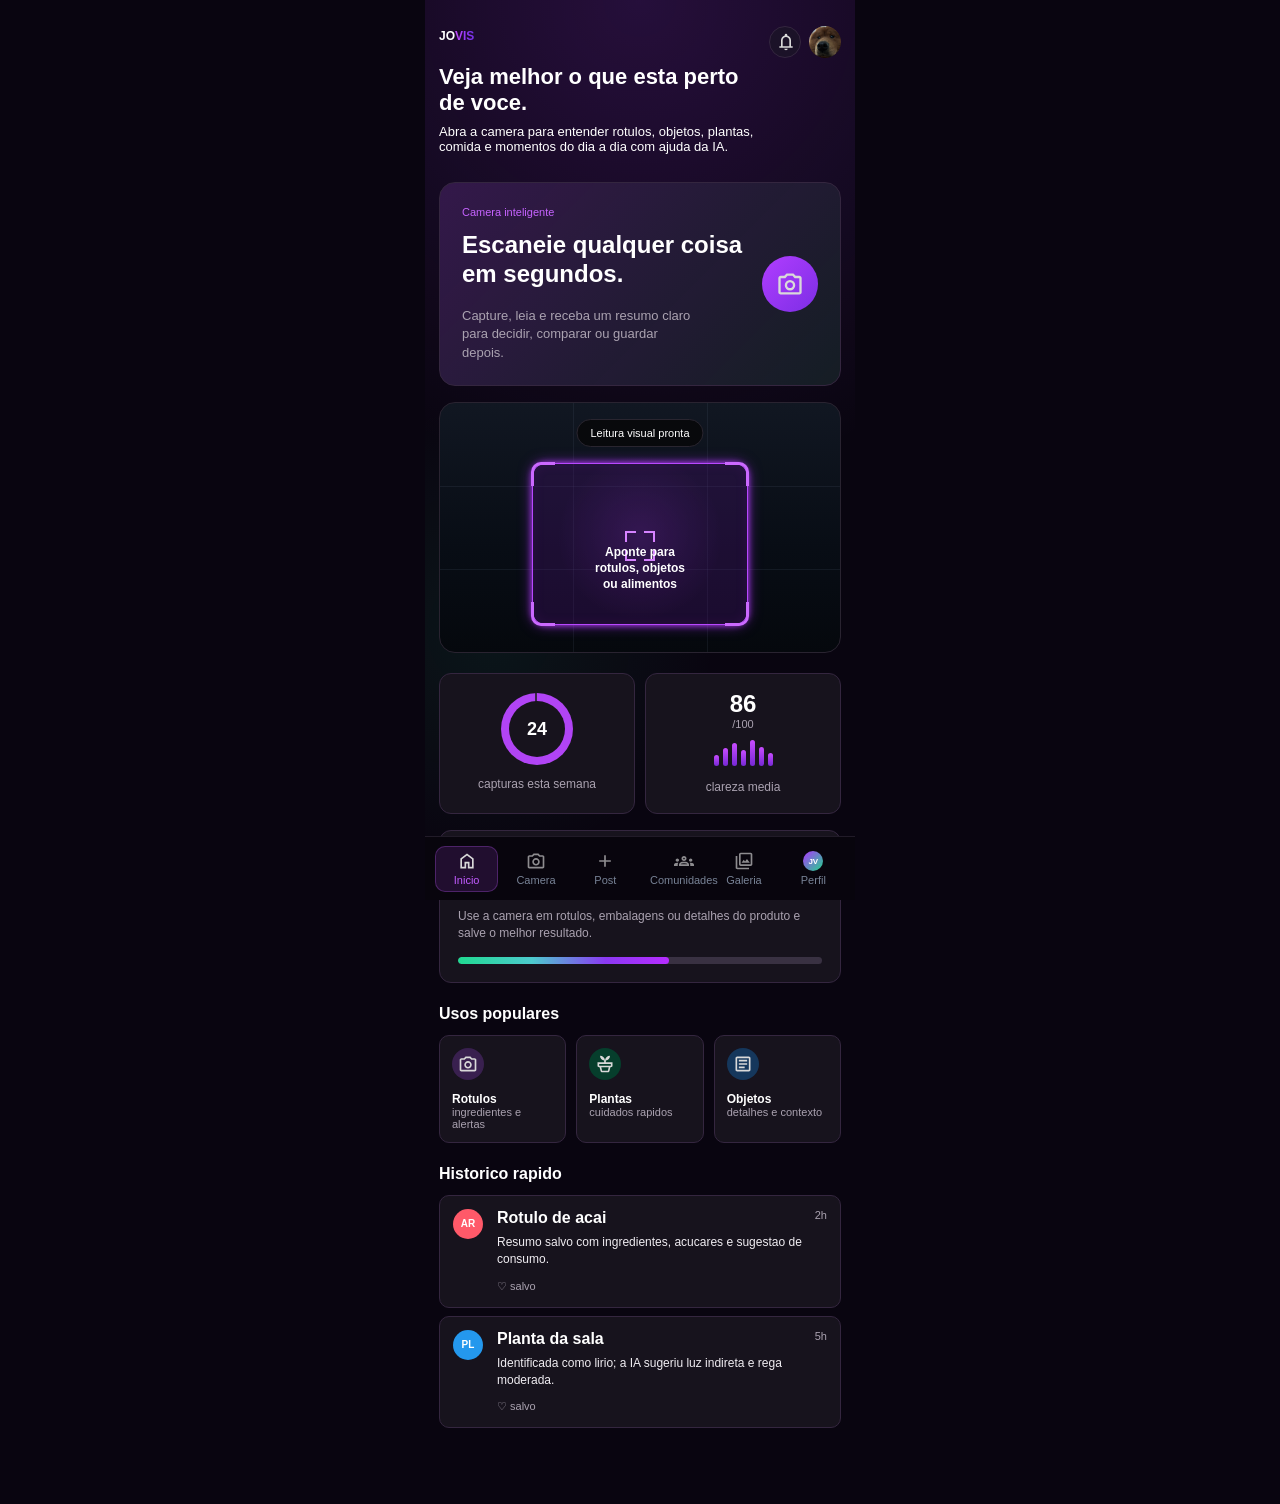
==== commit a815025e: "refactor/navbar, removed some options" ====
--- a/index.html
+++ b/index.html
@@ -86,7 +86,6 @@
     <nav class="bottom-navigation">
       <a class="active" href="index.html"><img class="icon" src="src/icons/home.svg" alt="" aria-hidden="true">Inicio</a>
       <a href="camera-scan.html"><img class="icon" src="src/icons/photo_camera.svg" alt="" aria-hidden="true">Camera</a>
-      <a href="nutritional-result.html"><img class="icon" src="src/icons/analytics.svg" alt="" aria-hidden="true">Resultado</a>
       <a href="create-post.html"><img class="icon" src="src/icons/add.svg" alt="" aria-hidden="true">Post</a>
       <a href="communities.html"><img class="icon" src="src/icons/groups.svg" alt="" aria-hidden="true">Comunidades</a>
       <a href="gallery.html"><img class="icon" src="src/icons/photo_library.svg" alt="" aria-hidden="true">Galeria</a>
--- a/styles.css
+++ b/styles.css
@@ -70,6 +70,12 @@
   height: 28px;
 }
 
+.ai-icon {
+  width: 30px;
+  height: 30px;
+  border-radius: 50%;
+}
+
 .gradient-text {
   background: linear-gradient(90deg, #c84cff, #9137f4 55%, #7531e5);
   background-clip: text;
@@ -638,7 +644,8 @@
   transform: translateX(-50%);
   border-top: 1px solid #211b28;
   background: #08050d;
-  overflow-x: auto;
+  justify-content: space-between;
+  overflow-x: hidden;
   scrollbar-width: none;
 }
 
@@ -647,11 +654,11 @@
 }
 
 .bottom-navigation a {
-  flex: 0 0 auto;
+  flex: 1 1 0;
   display: grid;
   place-items: center;
   align-content: center;
-  min-width: 58px;
+  min-width: 0;
   height: 46px;
   gap: 3px;
   padding: 4px 6px;
@@ -920,6 +927,54 @@
   background: #fafafa;
 }
 
+.camera-result-card {
+  display: grid;
+  grid-template-columns: 58px 1fr 28px;
+  gap: 12px;
+  align-items: center;
+  width: calc(100% - 28px);
+  margin: 22px auto 86px;
+  padding: 10px;
+  border: 1px solid var(--border);
+  border-radius: 14px;
+  background: rgba(23, 19, 29, .9);
+  box-shadow: 0 12px 28px rgba(0, 0, 0, .22);
+}
+
+.camera-result-card > img:first-child {
+  display: block;
+  width: 58px;
+  height: 58px;
+  border-radius: 10px;
+  object-fit: cover;
+}
+
+.camera-result-card span,
+.camera-result-card strong,
+.camera-result-card small {
+  display: block;
+}
+
+.camera-result-card span {
+  display: flex;
+  align-items: center;
+  gap: 6px;
+  color: var(--purple-light);
+  font-size: 10px;
+  font-weight: 900;
+}
+
+.camera-result-card strong {
+  margin-top: 4px;
+  font-size: 13px;
+}
+
+.camera-result-card small {
+  margin-top: 3px;
+  color: var(--muted);
+  font-size: 11px;
+}
+
 @media (prefers-reduced-motion: reduce) {
   .scan-sweep {
     transform: translateY(42%);
@@ -1063,6 +1118,9 @@
 .info-card h2,
 .recommendation-card h2,
 .share-card h2 {
+  display: flex;
+  align-items: center;
+  gap: 8px;
   margin: 0 0 12px;
   font-size: 15px;
 }
@@ -1080,6 +1138,23 @@
   content: "▸";
   margin-right: 8px;
   color: #ffd335;
+}
+
+.ai-review-button {
+  display: grid;
+  grid-auto-flow: column;
+  gap: 8px;
+  place-items: center;
+  justify-content: center;
+  width: 100%;
+  height: 38px;
+  margin-top: 14px;
+  border: 1px solid rgba(198, 99, 255, .34);
+  border-radius: 10px;
+  background: rgba(82, 32, 116, .34);
+  color: #f4e9ff;
+  font-size: 12px;
+  font-weight: 900;
 }
 
 .nutrition-score-card {
@@ -1563,6 +1638,29 @@
   transition: opacity .2s ease, transform .2s ease;
 }
 
+.gallery-ai {
+  position: absolute;
+  left: 7px;
+  bottom: 7px;
+  z-index: 2;
+  display: grid;
+  place-items: center;
+  width: 34px;
+  height: 34px;
+  border: 1px solid rgba(255, 255, 255, .2);
+  border-radius: 50%;
+  background: rgba(8, 9, 12, .78);
+  box-shadow: 0 8px 18px rgba(0, 0, 0, .34);
+  opacity: 0;
+  transform: translateY(10px) scale(.9);
+  transition: opacity .2s ease, transform .2s ease;
+}
+
+.gallery-ai .icon {
+  width: 30px;
+  height: 30px;
+}
+
 .gallery-item:hover > img,
 .gallery-item:focus-within > img,
 .gallery-item:active > img {
@@ -1575,13 +1673,19 @@
 .gallery-item:active::after,
 .gallery-item:hover .gallery-share,
 .gallery-item:focus-within .gallery-share,
-.gallery-item:active .gallery-share {
+.gallery-item:active .gallery-share,
+.gallery-item:hover .gallery-ai,
+.gallery-item:focus-within .gallery-ai,
+.gallery-item:active .gallery-ai {
   opacity: 1;
 }
 
 .gallery-item:hover .gallery-share,
 .gallery-item:focus-within .gallery-share,
-.gallery-item:active .gallery-share {
+.gallery-item:active .gallery-share,
+.gallery-item:hover .gallery-ai,
+.gallery-item:focus-within .gallery-ai,
+.gallery-item:active .gallery-ai {
   transform: translateY(0) scale(1);
 }
 
@@ -1753,24 +1857,41 @@
 }
 
 .profile-image-grid button::after {
-  content: "Abrir";
+  content: "";
+  position: absolute;
+  inset: 0;
+  background: linear-gradient(180deg, transparent 40%, rgba(5, 3, 12, .74));
+  opacity: 0;
+  transition: opacity .2s ease;
+}
+
+.ai-review-chip {
   position: absolute;
   left: 8px;
   right: 8px;
   bottom: 8px;
-  display: grid;
-  place-items: center;
-  height: 26px;
+  z-index: 2;
+  display: grid;
+  grid-template-columns: auto 1fr;
+  gap: 5px;
+  align-items: center;
+  min-height: 28px;
+  padding: 0 8px;
   border-radius: 999px;
-  background: rgba(8, 9, 12, .76);
+  background: rgba(8, 9, 12, .78);
   color: #fff;
-  font-size: 11px;
+  font-size: 10px;
   font-weight: 900;
   opacity: 0;
   transform: translateY(8px);
   transition: opacity .2s ease, transform .2s ease;
 }
 
+.ai-review-chip .icon {
+  width: 24px;
+  height: 24px;
+}
+
 .profile-image-grid button:hover img,
 .profile-image-grid button:focus-visible img {
   transform: scale(1.08);
@@ -1778,8 +1899,14 @@
 }
 
 .profile-image-grid button:hover::after,
-.profile-image-grid button:focus-visible::after {
+.profile-image-grid button:focus-visible::after,
+.profile-image-grid button:hover .ai-review-chip,
+.profile-image-grid button:focus-visible .ai-review-chip {
   opacity: 1;
+}
+
+.profile-image-grid button:hover .ai-review-chip,
+.profile-image-grid button:focus-visible .ai-review-chip {
   transform: translateY(0);
 }
 
@@ -1837,8 +1964,19 @@
 }
 
 .profile-modal-card h2 {
+  display: flex;
+  align-items: center;
+  gap: 8px;
   margin: 14px 0 8px;
   font-size: 19px;
+}
+
+.modal-ai-icon {
+  display: block;
+  width: 63px;
+  height: 63px;
+  margin-bottom: 12px;
+  border-radius: 50%;
 }
 
 .profile-modal-card p {
@@ -1894,7 +2032,8 @@
   }
 
   .bottom-navigation a {
-    font-size: 10px;
-    min-width: 58px;
+    min-width: 0;
+    padding-inline: 2px;
+    font-size: 9px;
   }
 }
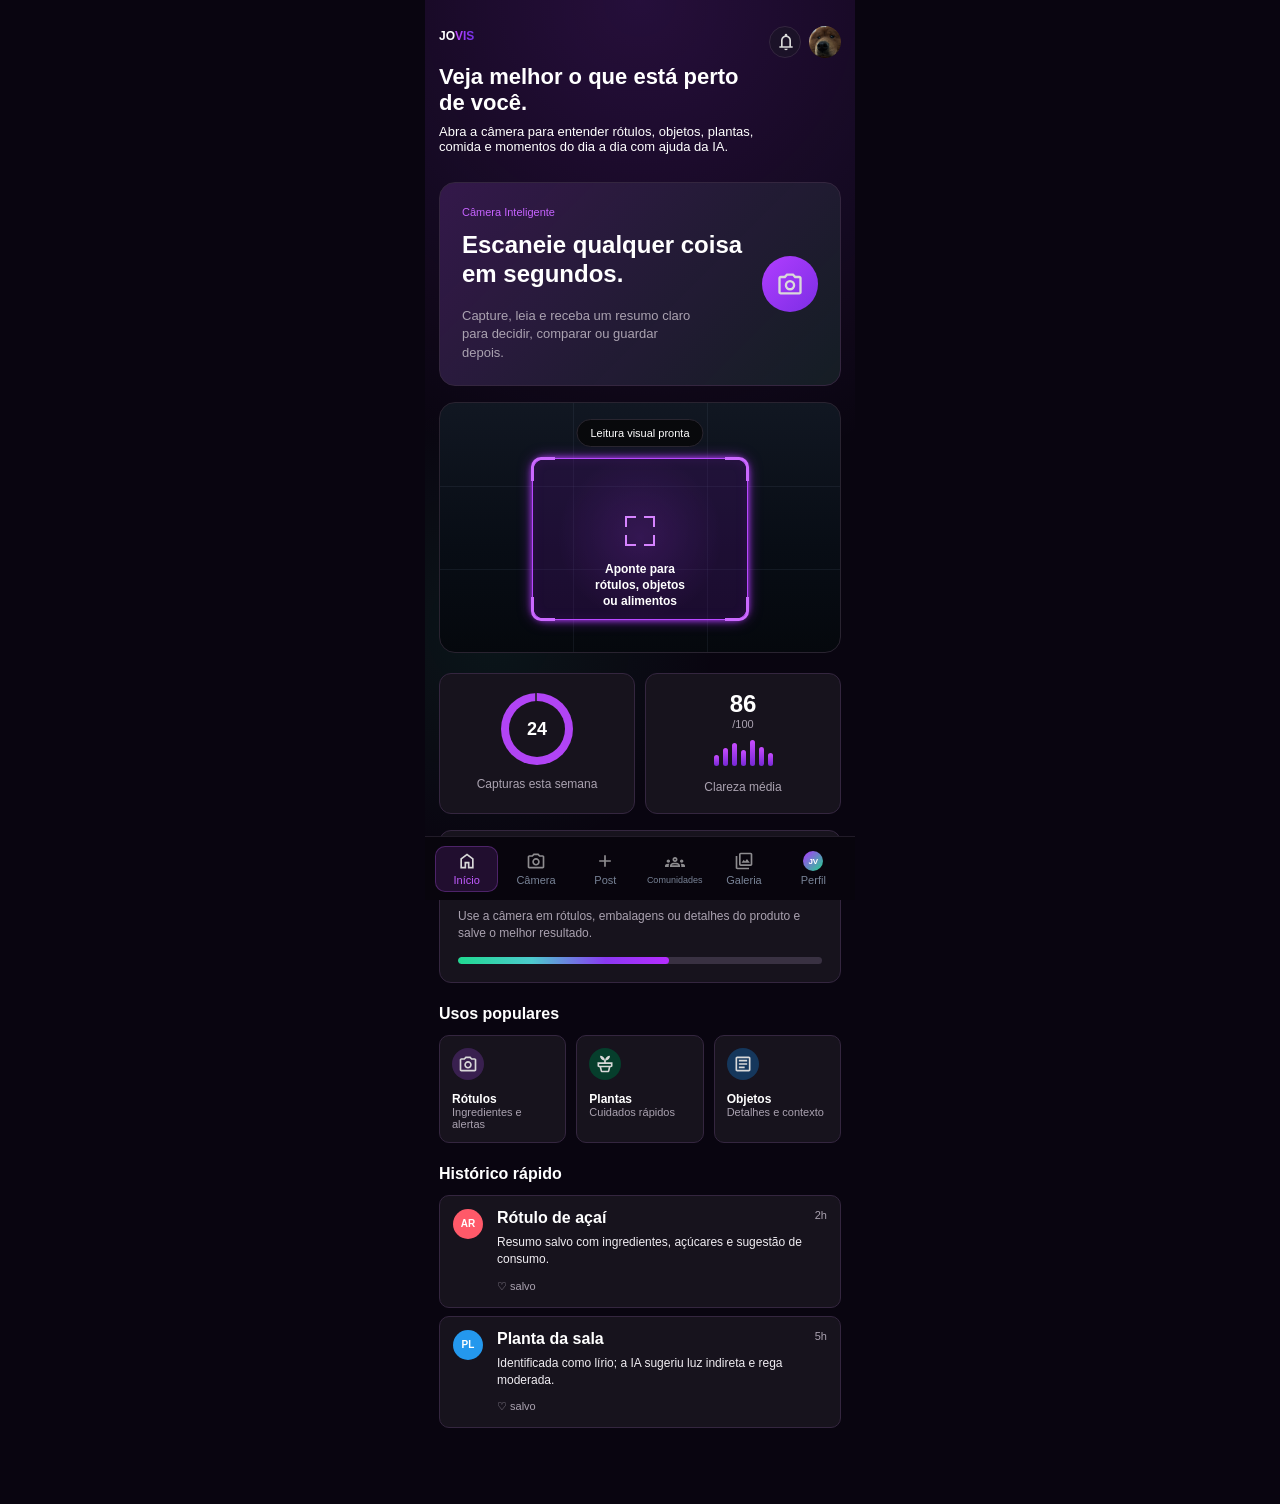
==== commit 9206f804: "Ajusta alinhamento dos ícones e correção de textos gerais" ====
--- a/index.html
+++ b/index.html
@@ -11,8 +11,8 @@
     <header class="top-header">
       <div>
         <a class="logo logo-small" href="index.html"><span>JO</span><span class="gradient-text">VIS</span></a>
-        <h1>Veja melhor o que esta perto de voce.</h1>
-        <p>Abra a camera para entender rotulos, objetos, plantas, comida e momentos do dia a dia com ajuda da IA.</p>
+        <h1>Veja melhor o que está perto de você.</h1>
+        <p>Abra a câmera para entender rótulos, objetos, plantas, comida e momentos do dia a dia com ajuda da IA.</p>
       </div>
       <div class="header-actions">
         <button class="round-button" aria-label="Notificacoes"><img class="icon" src="src/icons/notifications.svg" alt="" aria-hidden="true"></button>
@@ -23,7 +23,7 @@
     <main class="dashboard">
       <section class="scan-card home-hero-card">
         <div>
-          <p class="eyebrow">Camera inteligente</p>
+          <p class="eyebrow">Câmera Inteligente</p>
           <h2>Escaneie qualquer coisa<br>em segundos.</h2>
           <p>Capture, leia e receba um resumo claro para decidir, comparar ou guardar depois.</p>
         </div>
@@ -37,55 +37,55 @@
         <div class="scan-target">
           <span class="corner tl"></span><span class="corner tr"></span><span class="corner bl"></span><span class="corner br"></span>
           <div class="focus-icon"><span></span><span></span><span></span><span></span></div>
-          <p>Aponte para<br>rotulos, objetos<br>ou alimentos</p>
+          <p>Aponte para<br>rótulos, objetos<br>ou alimentos</p>
         </div>
       </section>
 
       <section class="stats-grid">
         <article class="stat-card center">
           <div class="progress-ring"><span>24</span></div>
-          <p>capturas esta semana</p>
+          <p>Capturas esta semana</p>
         </article>
         <article class="stat-card center">
           <div class="score-number">86</div>
           <div class="score-denominator">/100</div>
           <div class="mini-bars"><span></span><span></span><span></span><span></span><span></span><span></span><span></span></div>
-          <p>clareza media</p>
+          <p>Clareza média</p>
         </article>
       </section>
 
       <section class="challenge-card">
-        <p class="eyebrow">Sugestao de hoje</p>
-        <h2>Compare duas opcoes antes de comprar</h2>
-        <p>Use a camera em rotulos, embalagens ou detalhes do produto e salve o melhor resultado.</p>
+        <p class="eyebrow">Sugestão de hoje</p>
+        <h2>Compare duas opções antes de comprar</h2>
+        <p>Use a câmera em rótulos, embalagens ou detalhes do produto e salve o melhor resultado.</p>
         <div class="progress-track"><span style="width: 58%"></span></div>
       </section>
 
       <section>
         <h2 class="section-title">Usos populares</h2>
         <div class="community-mini-grid">
-          <a class="community-mini" href="camera-scan.html"><span class="tile purple"><img class="icon" src="src/icons/photo_camera.svg" alt="" aria-hidden="true"></span><strong>Rotulos</strong><small>ingredientes e alertas</small></a>
-          <a class="community-mini" href="camera-scan.html"><span class="tile green"><img class="icon" src="src/icons/potted_plant.svg" alt="" aria-hidden="true"></span><strong>Plantas</strong><small>cuidados rapidos</small></a>
-          <a class="community-mini" href="camera-scan.html"><span class="tile blue"><img class="icon" src="src/icons/article.svg" alt="" aria-hidden="true"></span><strong>Objetos</strong><small>detalhes e contexto</small></a>
+          <a class="community-mini" href="camera-scan.html"><span class="tile purple"><img class="icon" src="src/icons/photo_camera.svg" alt="" aria-hidden="true"></span><strong>Rótulos</strong><small>Ingredientes e alertas</small></a>
+          <a class="community-mini" href="camera-scan.html"><span class="tile green"><img class="icon" src="src/icons/potted_plant.svg" alt="" aria-hidden="true"></span><strong>Plantas</strong><small>Cuidados rápidos</small></a>
+          <a class="community-mini" href="camera-scan.html"><span class="tile blue"><img class="icon" src="src/icons/article.svg" alt="" aria-hidden="true"></span><strong>Objetos</strong><small>Detalhes e contexto</small></a>
         </div>
       </section>
 
       <section>
-        <h2 class="section-title">Historico rapido</h2>
+        <h2 class="section-title">Histórico rápido</h2>
         <article class="feed-card compact-feed">
           <span class="feed-avatar red">AR</span>
-          <div><div class="feed-head"><strong>Rotulo de acai</strong><small>2h</small></div><p>Resumo salvo com ingredientes, acucares e sugestao de consumo.</p><small class="reaction">&#9825; salvo</small></div>
+          <div><div class="feed-head"><strong>Rótulo de açaí</strong><small>2h</small></div><p>Resumo salvo com ingredientes, açúcares e sugestão de consumo.</p><small class="reaction">&#9825; salvo</small></div>
         </article>
         <article class="feed-card compact-feed">
           <span class="feed-avatar cyan">PL</span>
-          <div><div class="feed-head"><strong>Planta da sala</strong><small>5h</small></div><p>Identificada como lirio; a IA sugeriu luz indireta e rega moderada.</p><small class="reaction">&#9825; salvo</small></div>
+          <div><div class="feed-head"><strong>Planta da sala</strong><small>5h</small></div><p>Identificada como lírio; a IA sugeriu luz indireta e rega moderada.</p><small class="reaction">&#9825; salvo</small></div>
         </article>
       </section>
     </main>
 
     <nav class="bottom-navigation">
-      <a class="active" href="index.html"><img class="icon" src="src/icons/home.svg" alt="" aria-hidden="true">Inicio</a>
-      <a href="camera-scan.html"><img class="icon" src="src/icons/photo_camera.svg" alt="" aria-hidden="true">Camera</a>
+      <a class="active" href="index.html"><img class="icon" src="src/icons/home.svg" alt="" aria-hidden="true">Início</a>
+      <a href="camera-scan.html"><img class="icon" src="src/icons/photo_camera.svg" alt="" aria-hidden="true">Câmera</a>
       <a href="create-post.html"><img class="icon" src="src/icons/add.svg" alt="" aria-hidden="true">Post</a>
       <a href="communities.html"><img class="icon" src="src/icons/groups.svg" alt="" aria-hidden="true">Comunidades</a>
       <a href="gallery.html"><img class="icon" src="src/icons/photo_library.svg" alt="" aria-hidden="true">Galeria</a>
--- a/styles.css
+++ b/styles.css
@@ -655,9 +655,10 @@
 
 .bottom-navigation a {
   flex: 1 1 0;
-  display: grid;
-  place-items: center;
-  align-content: center;
+  display: flex;              
+  flex-direction: column;     
+  align-items: center;       
+  justify-content: center;   
   min-width: 0;
   height: 46px;
   gap: 3px;
@@ -666,6 +667,9 @@
   border-radius: 10px;
   color: #788396;
   font-size: 11px;
+}
+a[href="communities.html"] {
+  font-size: 9px;   
 }
 
 .bottom-navigation .icon {
@@ -741,12 +745,12 @@
 }
 
 .home-camera-preview .scan-target {
-  top: 24%;
+  top: 22%;
   width: 54%;
 }
 
 .home-camera-preview .scan-target p {
-  top: 50%;
+  top: 102px;
 }
 
 .scan-pill {
@@ -843,7 +847,7 @@
   position: relative;
   width: 30px;
   height: 30px;
-  margin-top: 5px;
+  margin-top: -16px;
 }
 
 .focus-icon span {
@@ -910,6 +914,7 @@
 
 .shutter {
   display: block;
+  position: relative;
   width: 58px;
   height: 58px;
   padding: 6px;
@@ -920,8 +925,13 @@
 .shutter::before {
   content: "";
   display: block;
-  width: 100%;
-  height: 100%;
+  position: absolute;
+  top: 50%;
+  left: 50%;
+  transform: translate(-50%, -50%);
+  width: 46px;
+  height: 46px;
+  box-sizing: border-box;
   border: 2px solid #e4e4e4;
   border-radius: 50%;
   background: #fafafa;
@@ -1659,6 +1669,7 @@
 .gallery-ai .icon {
   width: 30px;
   height: 30px;
+  transform: translateX(-4.5px);
 }
 
 .gallery-item:hover > img,
